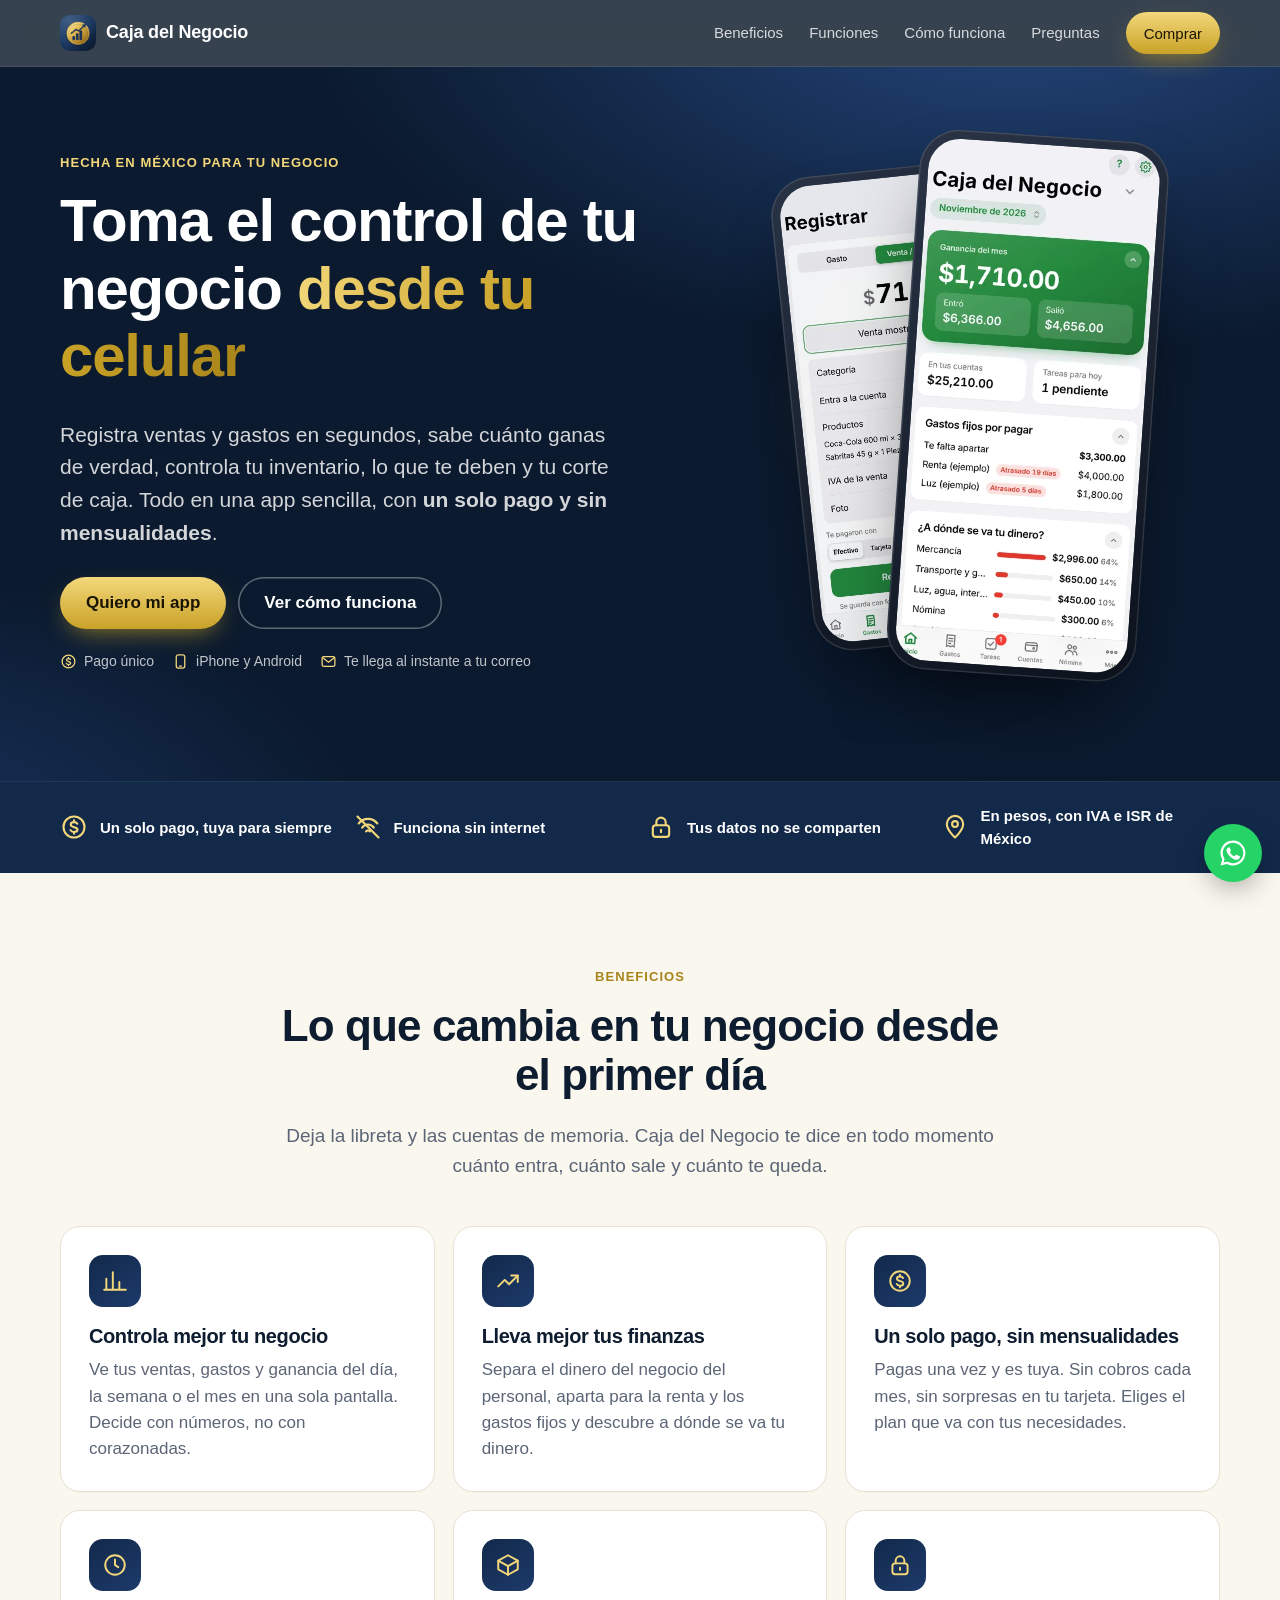
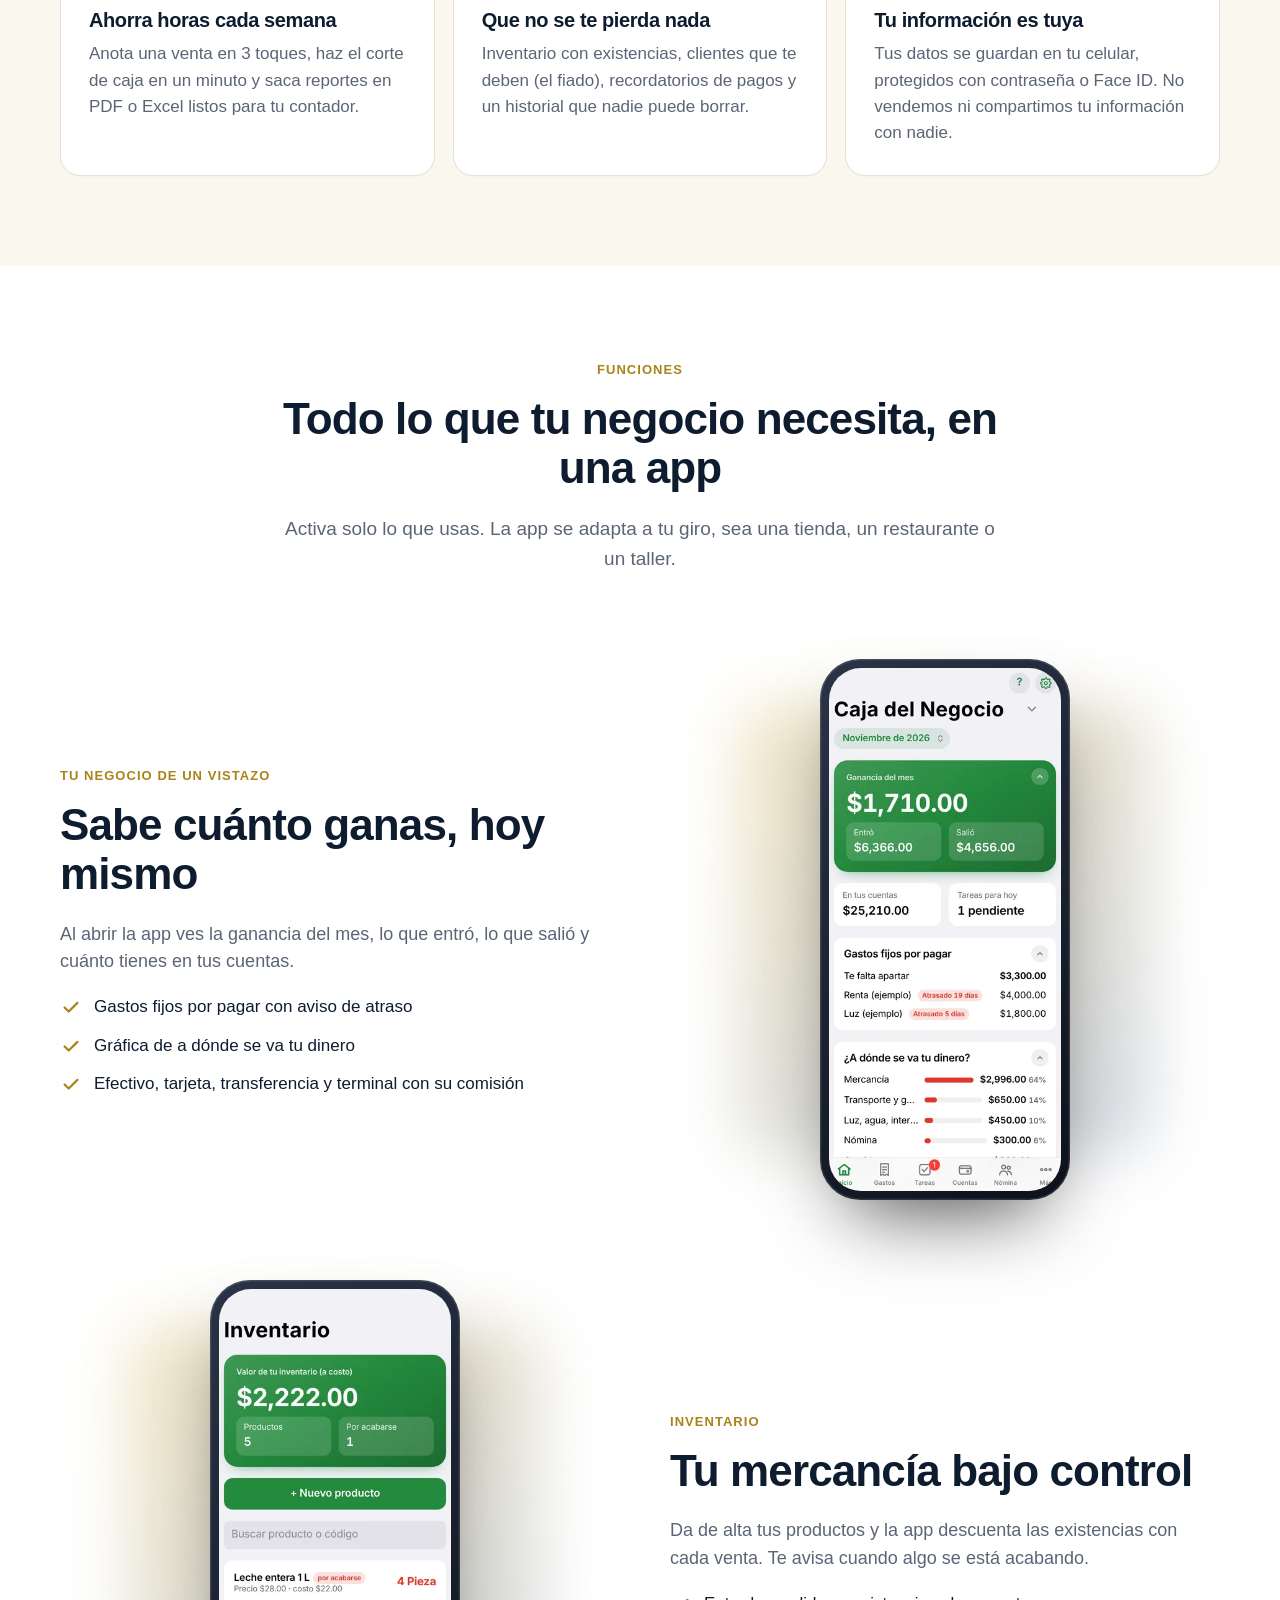
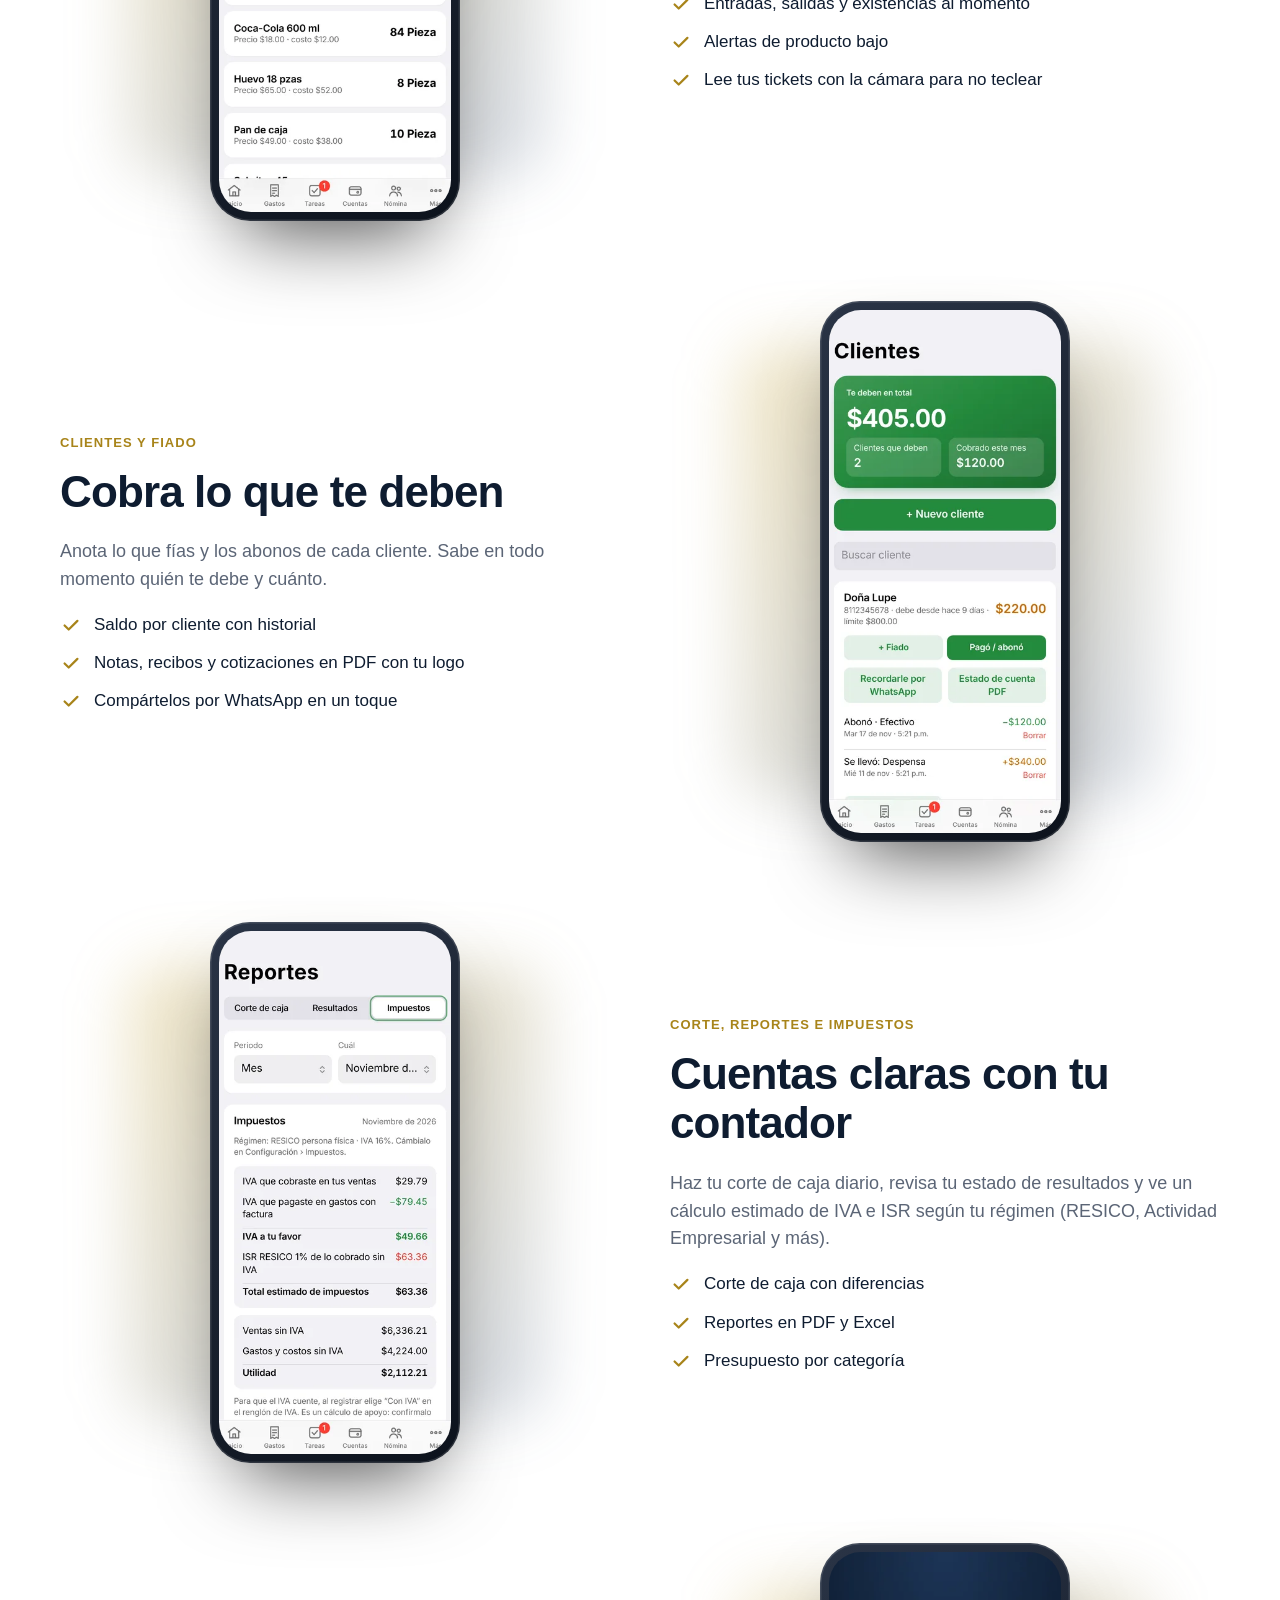
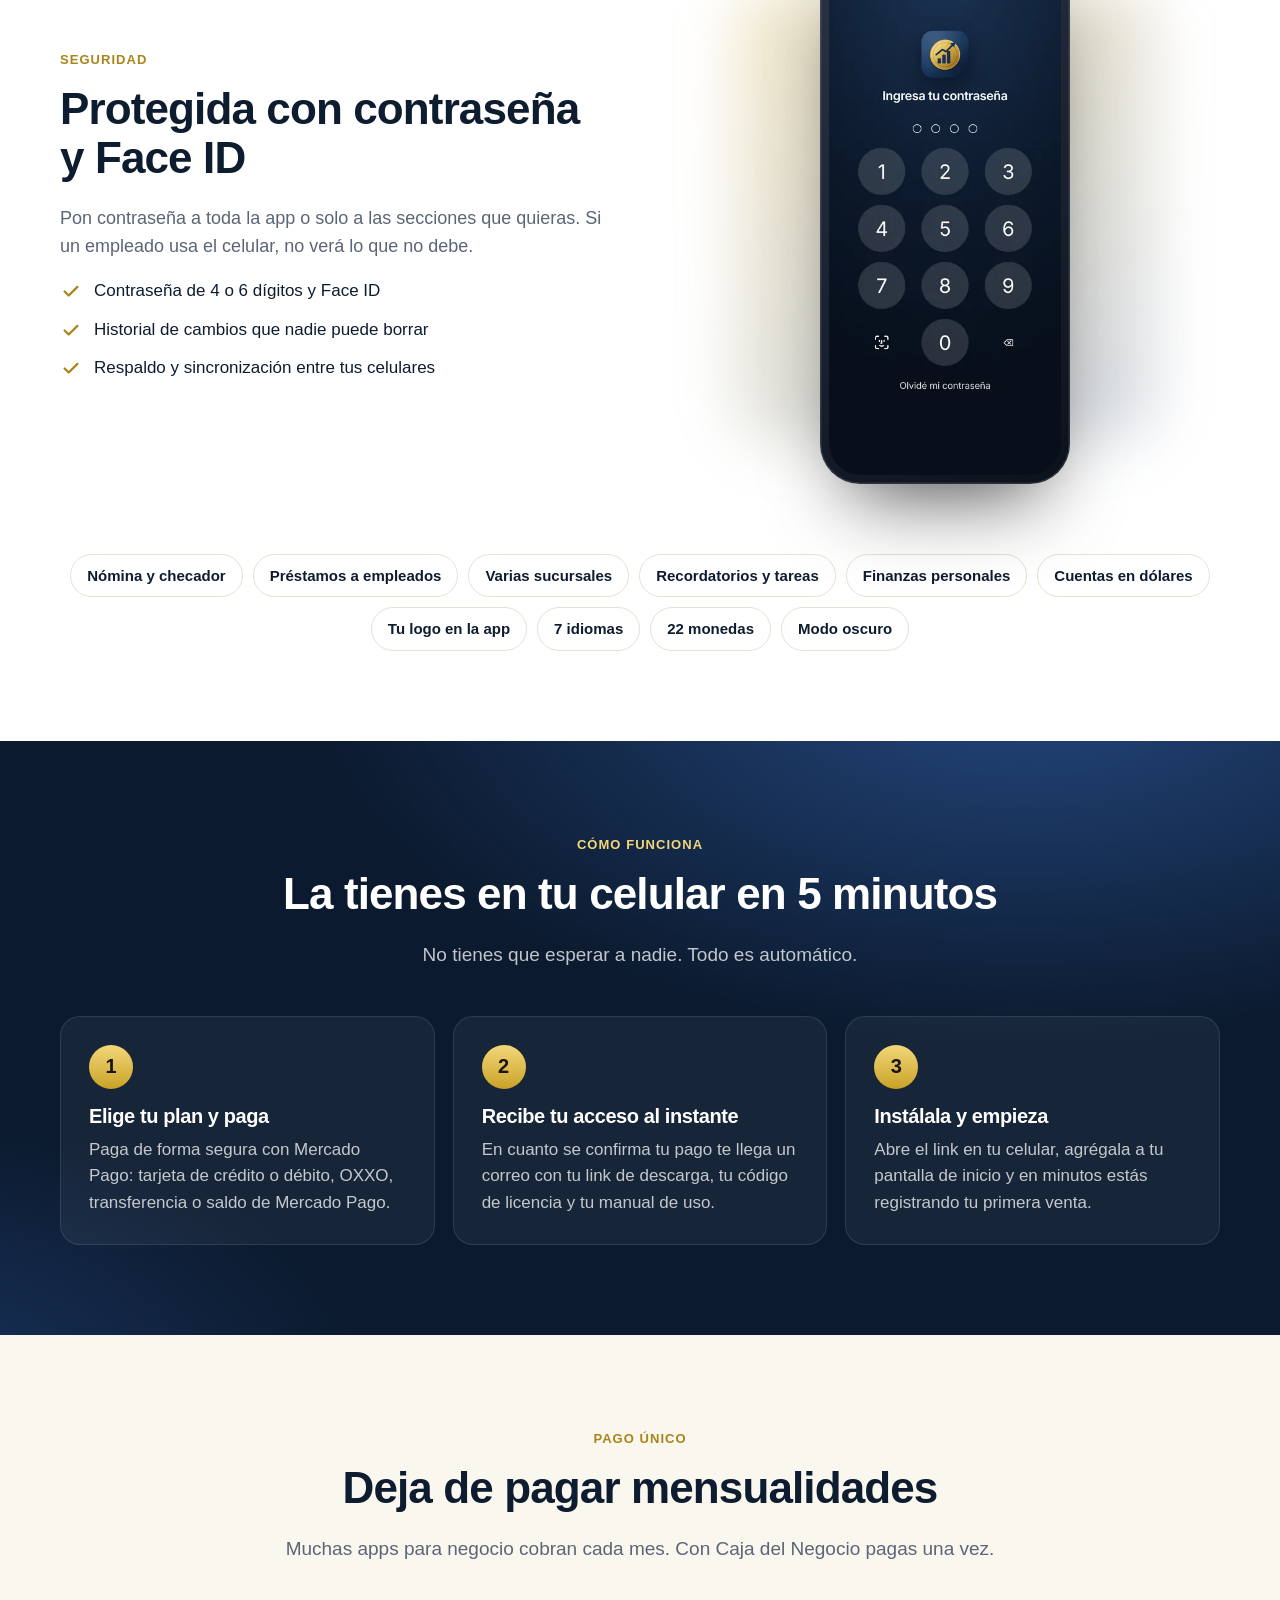
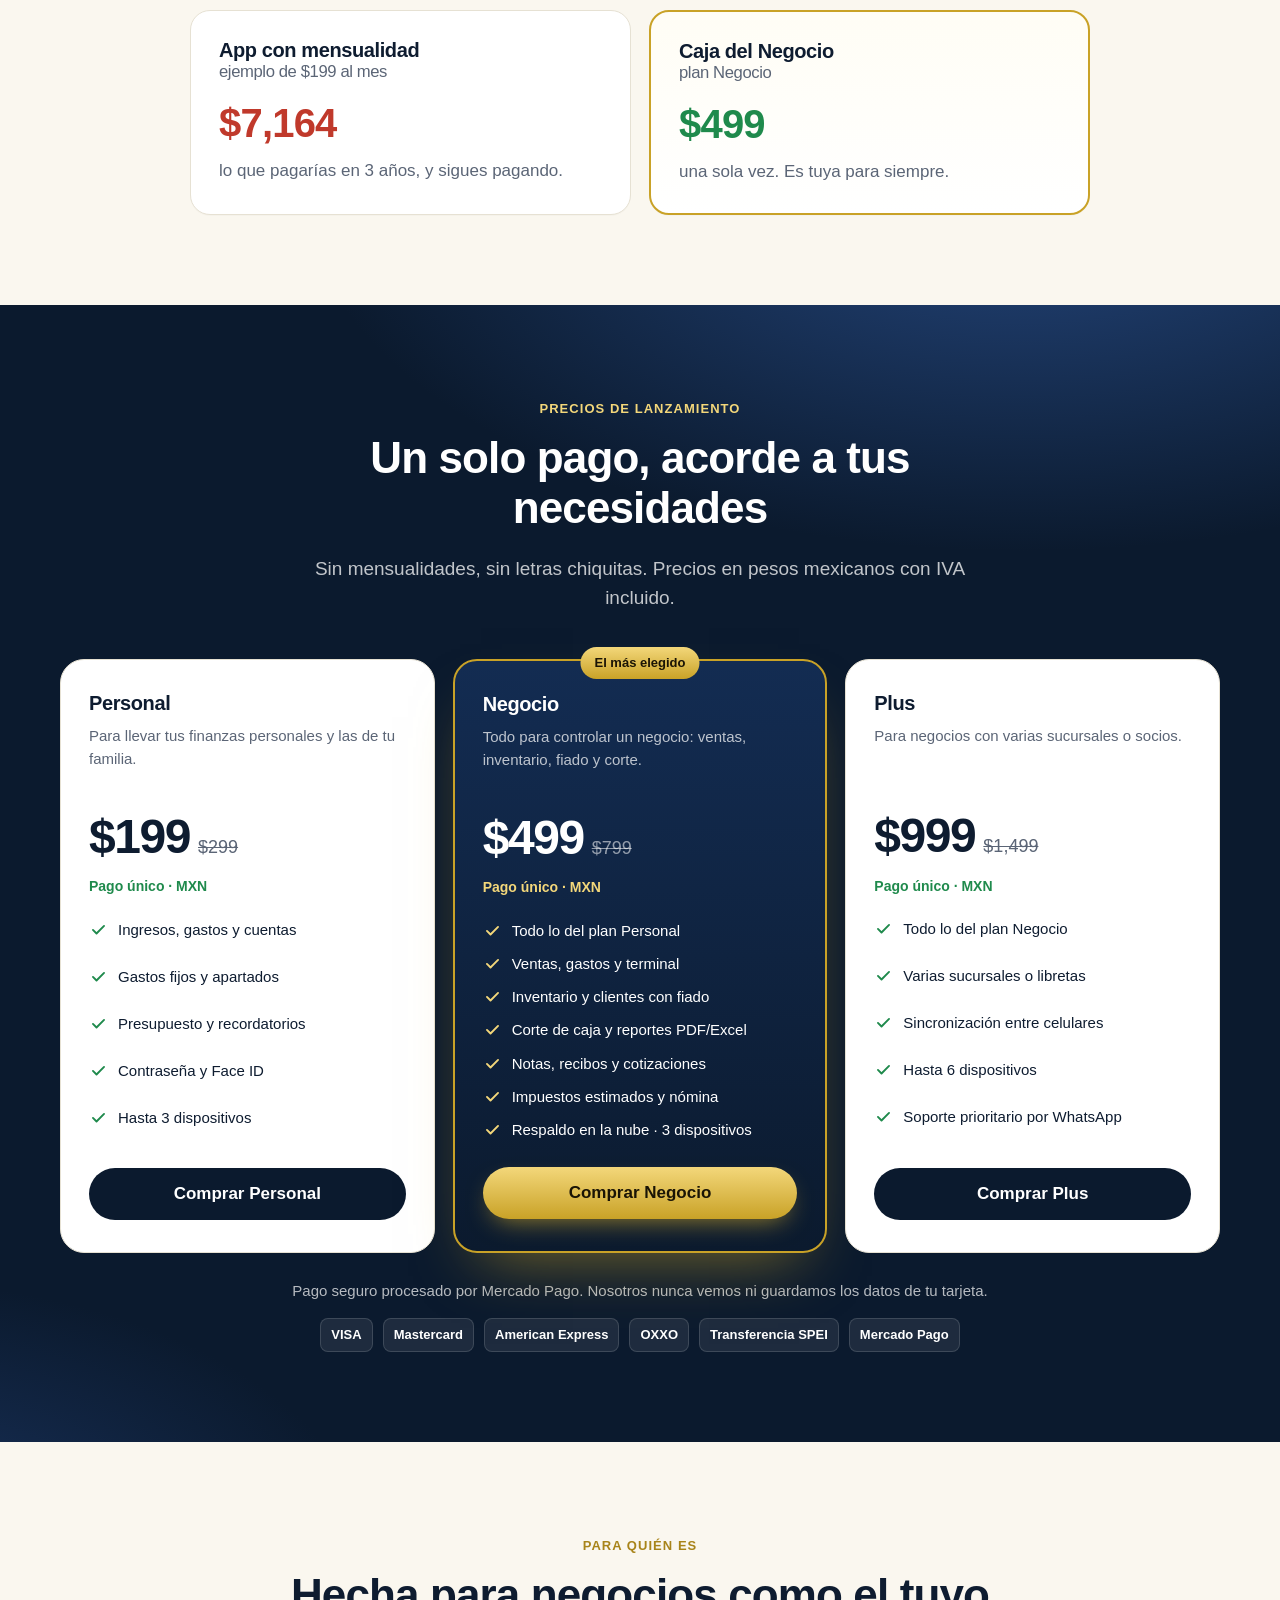
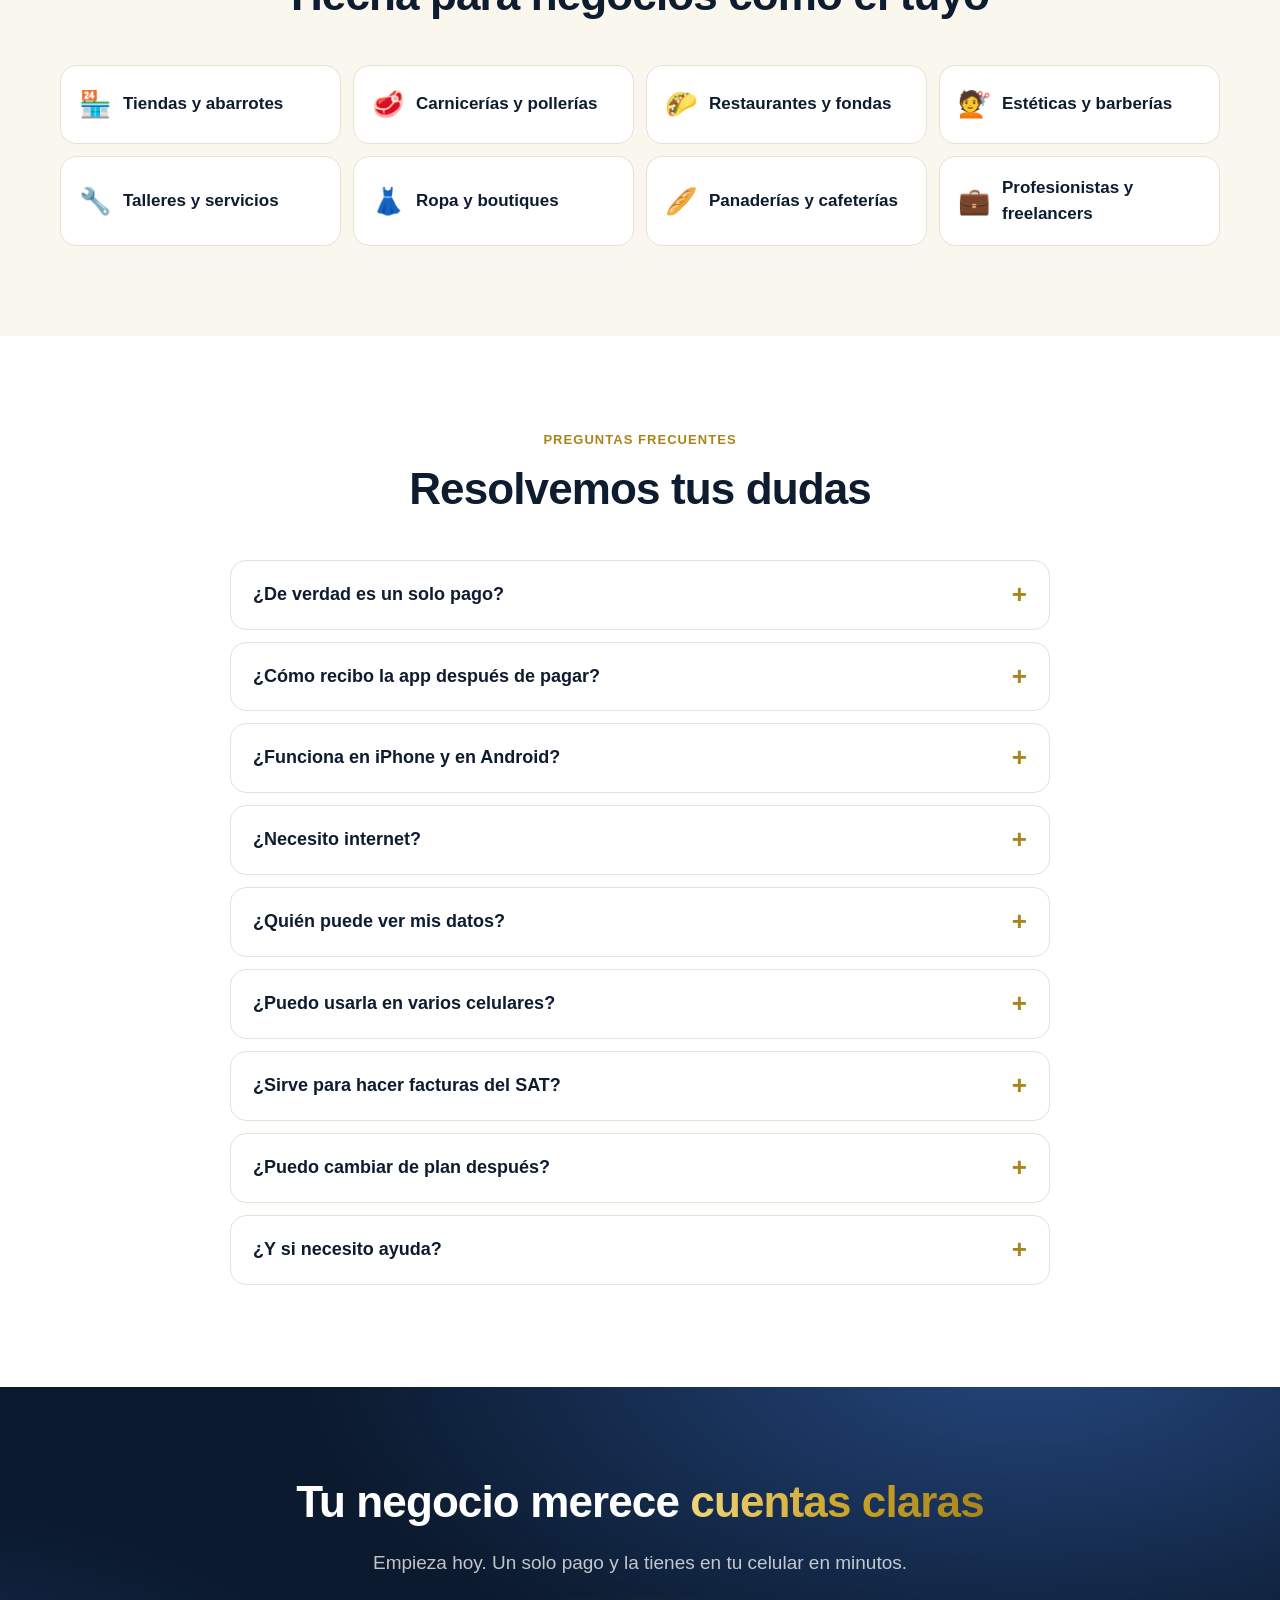
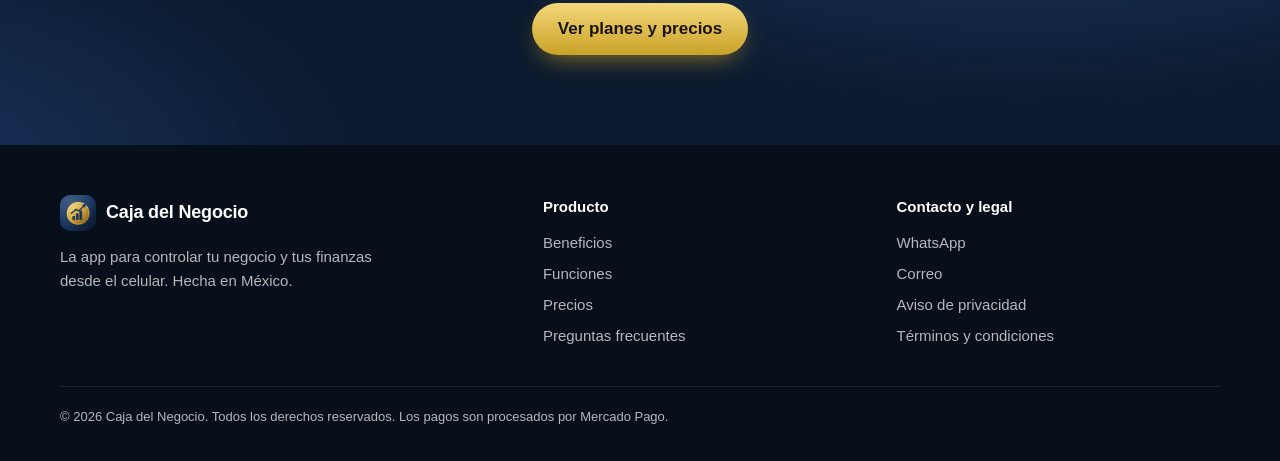
==== sitio/index.html @ 669d535a "Página de venta con cobro automático por Mercado Pago Sitio en sitio/ (landing, aviso de privacidad," ====
<!doctype html>
<html lang="es-MX">
<head>
<meta charset="utf-8">
<meta name="viewport" content="width=device-width,initial-scale=1,viewport-fit=cover">
<title>Caja del Negocio · La app para controlar tu negocio desde el celular</title>
<meta name="description" content="Registra ventas y gastos, controla tu inventario, el fiado, el corte de caja y tus impuestos desde el celular. Un solo pago, sin mensualidades. Hecha en México.">
<meta name="theme-color" content="#0b1a2e">
<link rel="icon" href="img/logo.png">
<link rel="apple-touch-icon" href="img/logo.png">
<meta property="og:type" content="website">
<meta property="og:title" content="Caja del Negocio · Controla tu negocio desde el celular">
<meta property="og:description" content="Ventas, gastos, inventario, fiado, corte de caja e impuestos. Un solo pago, sin mensualidades.">
<meta property="og:image" content="img/og-icon.png">
<meta property="og:locale" content="es_MX">
<link rel="stylesheet" href="estilo.css">
<script src="config.js"></script>
</head>
<body>

<svg width="0" height="0" style="position:absolute" aria-hidden="true">
  <symbol id="i-ok" viewBox="0 0 24 24"><path fill="none" stroke="currentColor" stroke-width="2.4" stroke-linecap="round" stroke-linejoin="round" d="M5 12.5l4.5 4.5L19 7.5"/></symbol>
  <symbol id="i-pago" viewBox="0 0 24 24"><g fill="none" stroke="currentColor" stroke-width="1.8" stroke-linecap="round" stroke-linejoin="round"><circle cx="12" cy="12" r="9"/><path d="M14.8 9.2c-.5-.9-1.6-1.4-2.8-1.4-1.6 0-2.8.8-2.8 2.1 0 3 5.8 1.5 5.8 4.3 0 1.3-1.3 2.1-3 2.1-1.3 0-2.5-.6-3-1.6M12 6.3v1.5M12 16.4v1.4"/></g></symbol>
  <symbol id="i-sin" viewBox="0 0 24 24"><g fill="none" stroke="currentColor" stroke-width="1.8" stroke-linecap="round"><path d="M4 9a10 10 0 0 1 16 0M7 12.5a6 6 0 0 1 10 0M10.3 15.8a2 2 0 0 1 3.4 0"/><path d="M3 3l18 18"/></g></symbol>
  <symbol id="i-candado" viewBox="0 0 24 24"><g fill="none" stroke="currentColor" stroke-width="1.8" stroke-linecap="round" stroke-linejoin="round"><rect x="5" y="10.5" width="14" height="10" rx="2.5"/><path d="M8 10.5V8a4 4 0 0 1 8 0v2.5M12 14.5v2"/></g></symbol>
  <symbol id="i-mx" viewBox="0 0 24 24"><g fill="none" stroke="currentColor" stroke-width="1.8" stroke-linecap="round" stroke-linejoin="round"><path d="M12 21s-7-6.2-7-11.5a7 7 0 0 1 14 0C19 14.8 12 21 12 21z"/><circle cx="12" cy="9.5" r="2.5"/></g></symbol>
  <symbol id="i-control" viewBox="0 0 24 24"><g fill="none" stroke="currentColor" stroke-width="1.8" stroke-linecap="round" stroke-linejoin="round"><path d="M4 20V10M10 20V4M16 20v-7M22 20H2"/></g></symbol>
  <symbol id="i-finanzas" viewBox="0 0 24 24"><g fill="none" stroke="currentColor" stroke-width="1.8" stroke-linecap="round" stroke-linejoin="round"><path d="M3 17l6-6 4 4 8-8"/><path d="M15 7h6v6"/></g></symbol>
  <symbol id="i-tiempo" viewBox="0 0 24 24"><g fill="none" stroke="currentColor" stroke-width="1.8" stroke-linecap="round"><circle cx="12" cy="12" r="9"/><path d="M12 7v5l3 2"/></g></symbol>
  <symbol id="i-caja" viewBox="0 0 24 24"><g fill="none" stroke="currentColor" stroke-width="1.8" stroke-linecap="round" stroke-linejoin="round"><path d="M3 8l9-5 9 5v8l-9 5-9-5z"/><path d="M3 8l9 5 9-5M12 13v8"/></g></symbol>
  <symbol id="i-gente" viewBox="0 0 24 24"><g fill="none" stroke="currentColor" stroke-width="1.8" stroke-linecap="round"><circle cx="9" cy="8" r="3.5"/><path d="M2.5 20a6.5 6.5 0 0 1 13 0"/><circle cx="17" cy="9" r="2.5"/><path d="M17 14.5a5 5 0 0 1 4.5 5"/></g></symbol>
  <symbol id="i-docs" viewBox="0 0 24 24"><g fill="none" stroke="currentColor" stroke-width="1.8" stroke-linecap="round" stroke-linejoin="round"><path d="M14 3H7a2 2 0 0 0-2 2v14a2 2 0 0 0 2 2h10a2 2 0 0 0 2-2V8z"/><path d="M14 3v5h5M9 13h6M9 17h6"/></g></symbol>
  <symbol id="i-cel" viewBox="0 0 24 24"><g fill="none" stroke="currentColor" stroke-width="1.8" stroke-linecap="round"><rect x="6" y="2.5" width="12" height="19" rx="3"/><path d="M10.5 18.5h3"/></g></symbol>
  <symbol id="i-correo" viewBox="0 0 24 24"><g fill="none" stroke="currentColor" stroke-width="1.8" stroke-linecap="round" stroke-linejoin="round"><rect x="3" y="5" width="18" height="14" rx="2.5"/><path d="M3.5 6.5l8.5 6.5 8.5-6.5"/></g></symbol>
  <symbol id="i-wa" viewBox="0 0 24 24"><path fill="currentColor" d="M12 2a10 10 0 0 0-8.6 15.1L2 22l5-1.3A10 10 0 1 0 12 2zm0 18.2a8.2 8.2 0 0 1-4.2-1.2l-.3-.2-3 .8.8-2.9-.2-.3A8.2 8.2 0 1 1 12 20.2zm4.5-6.1c-.2-.1-1.5-.7-1.7-.8s-.4-.1-.6.1-.7.8-.8 1-.3.2-.5.1a6.7 6.7 0 0 1-3.3-2.9c-.3-.4.2-.4.7-1.4a.5.5 0 0 0 0-.5l-.8-1.8c-.2-.5-.4-.4-.6-.4h-.5a1 1 0 0 0-.7.3 3 3 0 0 0-.9 2.2 5.2 5.2 0 0 0 1.1 2.7 11.8 11.8 0 0 0 4.5 4c1.7.7 2.3.8 3.2.6a2.7 2.7 0 0 0 1.8-1.3 2.2 2.2 0 0 0 .1-1.3c0-.1-.2-.2-.5-.3z"/></symbol>
</svg>

<header class="barra">
  <div class="cont">
    <a class="marca" href="#"><img src="img/logo.png" alt="" width="36" height="36">Caja del Negocio</a>
    <nav class="menu">
      <a href="#beneficios">Beneficios</a>
      <a href="#funciones">Funciones</a>
      <a href="#como">Cómo funciona</a>
      <a href="#preguntas">Preguntas</a>
      <a class="btn btn-oro" href="#precios">Comprar</a>
    </nav>
  </div>
</header>

<main>
<!-- PORTADA -->
<section class="portada oscuro">
  <div class="cont">
    <div>
      <div class="etiqueta">Hecha en México para tu negocio</div>
      <h1>Toma el control de tu negocio <span class="dorado">desde tu celular</span></h1>
      <p class="sub">Registra ventas y gastos en segundos, sabe cuánto ganas de verdad, controla tu inventario, lo que te deben y tu corte de caja. Todo en una app sencilla, con <b>un solo pago y sin mensualidades</b>.</p>
      <div class="acciones">
        <a class="btn btn-oro" href="#precios">Quiero mi app</a>
        <a class="btn btn-linea" href="#funciones">Ver cómo funciona</a>
      </div>
      <div class="mini-confianza">
        <span><svg><use href="#i-pago"/></svg>Pago único</span>
        <span><svg><use href="#i-cel"/></svg>iPhone y Android</span>
        <span><svg><use href="#i-correo"/></svg>Te llega al instante a tu correo</span>
      </div>
    </div>
    <div class="escena" aria-hidden="true">
      <div class="tel chico"><img src="img/registrar.webp" alt="" loading="eager"></div>
      <div class="tel"><img src="img/inicio.webp" alt="" loading="eager"></div>
      <div class="halo"></div>
    </div>
  </div>
</section>

<div class="franja">
  <div class="cont">
    <div><svg><use href="#i-pago"/></svg>Un solo pago, tuya para siempre</div>
    <div><svg><use href="#i-sin"/></svg>Funciona sin internet</div>
    <div><svg><use href="#i-candado"/></svg>Tus datos no se comparten</div>
    <div><svg><use href="#i-mx"/></svg>En pesos, con IVA e ISR de México</div>
  </div>
</div>

<!-- BENEFICIOS -->
<section id="beneficios">
  <div class="cont">
    <div class="titulo centro sube">
      <div class="etiqueta">Beneficios</div>
      <h2>Lo que cambia en tu negocio desde el primer día</h2>
      <p>Deja la libreta y las cuentas de memoria. Caja del Negocio te dice en todo momento cuánto entra, cuánto sale y cuánto te queda.</p>
    </div>
    <div class="rejilla">
      <div class="tarjeta sube"><div class="icono"><svg><use href="#i-control"/></svg></div><h3>Controla mejor tu negocio</h3><p>Ve tus ventas, gastos y ganancia del día, la semana o el mes en una sola pantalla. Decide con números, no con corazonadas.</p></div>
      <div class="tarjeta sube"><div class="icono"><svg><use href="#i-finanzas"/></svg></div><h3>Lleva mejor tus finanzas</h3><p>Separa el dinero del negocio del personal, aparta para la renta y los gastos fijos y descubre a dónde se va tu dinero.</p></div>
      <div class="tarjeta sube"><div class="icono"><svg><use href="#i-pago"/></svg></div><h3>Un solo pago, sin mensualidades</h3><p>Pagas una vez y es tuya. Sin cobros cada mes, sin sorpresas en tu tarjeta. Eliges el plan que va con tus necesidades.</p></div>
      <div class="tarjeta sube"><div class="icono"><svg><use href="#i-tiempo"/></svg></div><h3>Ahorra horas cada semana</h3><p>Anota una venta en 3 toques, haz el corte de caja en un minuto y saca reportes en PDF o Excel listos para tu contador.</p></div>
      <div class="tarjeta sube"><div class="icono"><svg><use href="#i-caja"/></svg></div><h3>Que no se te pierda nada</h3><p>Inventario con existencias, clientes que te deben (el fiado), recordatorios de pagos y un historial que nadie puede borrar.</p></div>
      <div class="tarjeta sube"><div class="icono"><svg><use href="#i-candado"/></svg></div><h3>Tu información es tuya</h3><p>Tus datos se guardan en tu celular, protegidos con contraseña o Face ID. No vendemos ni compartimos tu información con nadie.</p></div>
    </div>
  </div>
</section>

<!-- FUNCIONES -->
<section id="funciones" style="background:#fff">
  <div class="cont">
    <div class="titulo centro sube">
      <div class="etiqueta">Funciones</div>
      <h2>Todo lo que tu negocio necesita, en una app</h2>
      <p>Activa solo lo que usas. La app se adapta a tu giro, sea una tienda, un restaurante o un taller.</p>
    </div>

    <div class="funcion sube">
      <div class="f-img"><div class="tel"><img src="img/inicio.webp" alt="Pantalla de inicio con la ganancia del mes" loading="lazy"></div></div>
      <div class="f-txt">
        <div class="etiqueta">Tu negocio de un vistazo</div>
        <h2>Sabe cuánto ganas, hoy mismo</h2>
        <p>Al abrir la app ves la ganancia del mes, lo que entró, lo que salió y cuánto tienes en tus cuentas.</p>
        <ul>
          <li><svg><use href="#i-ok"/></svg>Gastos fijos por pagar con aviso de atraso</li>
          <li><svg><use href="#i-ok"/></svg>Gráfica de a dónde se va tu dinero</li>
          <li><svg><use href="#i-ok"/></svg>Efectivo, tarjeta, transferencia y terminal con su comisión</li>
        </ul>
      </div>
    </div>

    <div class="funcion sube">
      <div class="f-img"><div class="tel"><img src="img/inventario.webp" alt="Inventario con existencias" loading="lazy"></div></div>
      <div class="f-txt">
        <div class="etiqueta">Inventario</div>
        <h2>Tu mercancía bajo control</h2>
        <p>Da de alta tus productos y la app descuenta las existencias con cada venta. Te avisa cuando algo se está acabando.</p>
        <ul>
          <li><svg><use href="#i-ok"/></svg>Entradas, salidas y existencias al momento</li>
          <li><svg><use href="#i-ok"/></svg>Alertas de producto bajo</li>
          <li><svg><use href="#i-ok"/></svg>Lee tus tickets con la cámara para no teclear</li>
        </ul>
      </div>
    </div>

    <div class="funcion sube">
      <div class="f-img"><div class="tel"><img src="img/clientes.webp" alt="Clientes y fiado" loading="lazy"></div></div>
      <div class="f-txt">
        <div class="etiqueta">Clientes y fiado</div>
        <h2>Cobra lo que te deben</h2>
        <p>Anota lo que fías y los abonos de cada cliente. Sabe en todo momento quién te debe y cuánto.</p>
        <ul>
          <li><svg><use href="#i-ok"/></svg>Saldo por cliente con historial</li>
          <li><svg><use href="#i-ok"/></svg>Notas, recibos y cotizaciones en PDF con tu logo</li>
          <li><svg><use href="#i-ok"/></svg>Compártelos por WhatsApp en un toque</li>
        </ul>
      </div>
    </div>

    <div class="funcion sube">
      <div class="f-img"><div class="tel"><img src="img/impuestos.webp" alt="Cálculo estimado de impuestos" loading="lazy"></div></div>
      <div class="f-txt">
        <div class="etiqueta">Corte, reportes e impuestos</div>
        <h2>Cuentas claras con tu contador</h2>
        <p>Haz tu corte de caja diario, revisa tu estado de resultados y ve un cálculo estimado de IVA e ISR según tu régimen (RESICO, Actividad Empresarial y más).</p>
        <ul>
          <li><svg><use href="#i-ok"/></svg>Corte de caja con diferencias</li>
          <li><svg><use href="#i-ok"/></svg>Reportes en PDF y Excel</li>
          <li><svg><use href="#i-ok"/></svg>Presupuesto por categoría</li>
        </ul>
      </div>
    </div>

    <div class="funcion sube">
      <div class="f-img"><div class="tel"><img src="img/candado.webp" alt="Bloqueo con contraseña" loading="lazy"></div></div>
      <div class="f-txt">
        <div class="etiqueta">Seguridad</div>
        <h2>Protegida con contraseña y Face ID</h2>
        <p>Pon contraseña a toda la app o solo a las secciones que quieras. Si un empleado usa el celular, no verá lo que no debe.</p>
        <ul>
          <li><svg><use href="#i-ok"/></svg>Contraseña de 4 o 6 dígitos y Face ID</li>
          <li><svg><use href="#i-ok"/></svg>Historial de cambios que nadie puede borrar</li>
          <li><svg><use href="#i-ok"/></svg>Respaldo y sincronización entre tus celulares</li>
        </ul>
      </div>
    </div>

    <div class="chips sube">
      <span>Nómina y checador</span><span>Préstamos a empleados</span><span>Varias sucursales</span><span>Recordatorios y tareas</span><span>Finanzas personales</span><span>Cuentas en dólares</span><span>Tu logo en la app</span><span>7 idiomas</span><span>22 monedas</span><span>Modo oscuro</span>
    </div>
  </div>
</section>

<!-- CÓMO FUNCIONA -->
<section id="como" class="oscuro">
  <div class="cont">
    <div class="titulo centro sube">
      <div class="etiqueta">Cómo funciona</div>
      <h2>La tienes en tu celular en 5 minutos</h2>
      <p>No tienes que esperar a nadie. Todo es automático.</p>
    </div>
    <div class="pasos">
      <div class="paso sube"><h3>Elige tu plan y paga</h3><p>Paga de forma segura con Mercado Pago: tarjeta de crédito o débito, OXXO, transferencia o saldo de Mercado Pago.</p></div>
      <div class="paso sube"><h3>Recibe tu acceso al instante</h3><p>En cuanto se confirma tu pago te llega un correo con tu link de descarga, tu código de licencia y tu manual de uso.</p></div>
      <div class="paso sube"><h3>Instálala y empieza</h3><p>Abre el link en tu celular, agrégala a tu pantalla de inicio y en minutos estás registrando tu primera venta.</p></div>
    </div>
  </div>
</section>

<!-- COMPARACIÓN -->
<section>
  <div class="cont">
    <div class="titulo centro sube">
      <div class="etiqueta">Pago único</div>
      <h2>Deja de pagar mensualidades</h2>
      <p>Muchas apps para negocio cobran cada mes. Con Caja del Negocio pagas una vez.</p>
    </div>
    <div class="compara">
      <div class="tarjeta mal sube"><h3>App con mensualidad <small style="color:var(--gris);font-weight:500">ejemplo de $199 al mes</small></h3><div class="monto">$7,164</div><p>lo que pagarías en 3 años, y sigues pagando.</p></div>
      <div class="tarjeta bien sube"><h3>Caja del Negocio <small style="color:var(--gris);font-weight:500">plan Negocio</small></h3><div class="monto" data-precio="negocio">$499</div><p>una sola vez. Es tuya para siempre.</p></div>
    </div>
  </div>
</section>

<!-- PRECIOS -->
<section id="precios" class="oscuro">
  <div class="cont">
    <div class="titulo centro sube">
      <div class="etiqueta">Precios de lanzamiento</div>
      <h2>Un solo pago, acorde a tus necesidades</h2>
      <p>Sin mensualidades, sin letras chiquitas. Precios en pesos mexicanos con IVA incluido.</p>
    </div>
    <div class="precios">
      <div class="plan sube">
        <h3>Personal</h3>
        <p class="para">Para llevar tus finanzas personales y las de tu familia.</p>
        <div class="precio"><b data-precio="personal">$199</b><s data-normal="personal">$299</s></div>
        <div class="unico">Pago único · MXN</div>
        <ul>
          <li><svg><use href="#i-ok"/></svg>Ingresos, gastos y cuentas</li>
          <li><svg><use href="#i-ok"/></svg>Gastos fijos y apartados</li>
          <li><svg><use href="#i-ok"/></svg>Presupuesto y recordatorios</li>
          <li><svg><use href="#i-ok"/></svg>Contraseña y Face ID</li>
          <li><svg><use href="#i-ok"/></svg>Hasta 3 dispositivos</li>
        </ul>
        <button class="btn btn-marino" data-comprar="personal">Comprar Personal</button>
      </div>
      <div class="plan destacado sube">
        <div class="cinta">El más elegido</div>
        <h3>Negocio</h3>
        <p class="para">Todo para controlar un negocio: ventas, inventario, fiado y corte.</p>
        <div class="precio"><b data-precio="negocio">$499</b><s data-normal="negocio">$799</s></div>
        <div class="unico">Pago único · MXN</div>
        <ul>
          <li><svg><use href="#i-ok"/></svg>Todo lo del plan Personal</li>
          <li><svg><use href="#i-ok"/></svg>Ventas, gastos y terminal</li>
          <li><svg><use href="#i-ok"/></svg>Inventario y clientes con fiado</li>
          <li><svg><use href="#i-ok"/></svg>Corte de caja y reportes PDF/Excel</li>
          <li><svg><use href="#i-ok"/></svg>Notas, recibos y cotizaciones</li>
          <li><svg><use href="#i-ok"/></svg>Impuestos estimados y nómina</li>
          <li><svg><use href="#i-ok"/></svg>Respaldo en la nube · 3 dispositivos</li>
        </ul>
        <button class="btn btn-oro" data-comprar="negocio">Comprar Negocio</button>
      </div>
      <div class="plan sube">
        <h3>Plus</h3>
        <p class="para">Para negocios con varias sucursales o socios.</p>
        <div class="precio"><b data-precio="plus">$999</b><s data-normal="plus">$1,499</s></div>
        <div class="unico">Pago único · MXN</div>
        <ul>
          <li><svg><use href="#i-ok"/></svg>Todo lo del plan Negocio</li>
          <li><svg><use href="#i-ok"/></svg>Varias sucursales o libretas</li>
          <li><svg><use href="#i-ok"/></svg>Sincronización entre celulares</li>
          <li><svg><use href="#i-ok"/></svg>Hasta 6 dispositivos</li>
          <li><svg><use href="#i-ok"/></svg>Soporte prioritario por WhatsApp</li>
        </ul>
        <button class="btn btn-marino" data-comprar="plus">Comprar Plus</button>
      </div>
    </div>
    <p class="nota-precios">Pago seguro procesado por Mercado Pago. Nosotros nunca vemos ni guardamos los datos de tu tarjeta.</p>
    <div class="pagos"><span>VISA</span><span>Mastercard</span><span>American Express</span><span>OXXO</span><span>Transferencia SPEI</span><span>Mercado Pago</span></div>
  </div>
</section>

<!-- GIROS -->
<section>
  <div class="cont">
    <div class="titulo centro sube">
      <div class="etiqueta">Para quién es</div>
      <h2>Hecha para negocios como el tuyo</h2>
    </div>
    <div class="giros sube">
      <div><i>🏪</i>Tiendas y abarrotes</div>
      <div><i>🥩</i>Carnicerías y pollerías</div>
      <div><i>🌮</i>Restaurantes y fondas</div>
      <div><i>💇</i>Estéticas y barberías</div>
      <div><i>🔧</i>Talleres y servicios</div>
      <div><i>👗</i>Ropa y boutiques</div>
      <div><i>🥖</i>Panaderías y cafeterías</div>
      <div><i>💼</i>Profesionistas y freelancers</div>
    </div>
  </div>
</section>

<!-- PREGUNTAS -->
<section id="preguntas" style="background:#fff">
  <div class="cont">
    <div class="titulo centro sube">
      <div class="etiqueta">Preguntas frecuentes</div>
      <h2>Resolvemos tus dudas</h2>
    </div>
    <div class="faq">
      <details><summary>¿De verdad es un solo pago?</summary><p>Sí. Pagas una vez y la app es tuya. No hay mensualidades ni cobros automáticos a tu tarjeta. Las mejoras de la versión que compraste te llegan sin costo.</p></details>
      <details><summary>¿Cómo recibo la app después de pagar?</summary><p>En cuanto Mercado Pago confirma tu pago, te llega un correo automático con tu link de descarga, tu código de licencia y tu manual de uso en PDF. También lo ves en pantalla al terminar de pagar. Si pagas en OXXO o por transferencia, te llega en cuanto se acredite el pago.</p></details>
      <details><summary>¿Funciona en iPhone y en Android?</summary><p>Sí. Funciona en iPhone, Android, tablets y computadora. Se instala desde el navegador con "Agregar a pantalla de inicio" y queda como cualquier otra app.</p></details>
      <details><summary>¿Necesito internet?</summary><p>No. Puedes registrar ventas y gastos sin internet. Solo lo necesitas para instalarla la primera vez y, si quieres, para respaldar o sincronizar entre celulares.</p></details>
      <details><summary>¿Quién puede ver mis datos?</summary><p>Solo tú. Tu información se guarda en tu propio celular. Si activas el respaldo en la nube, se guarda cifrada en tu cuenta y no la vendemos ni la compartimos con nadie. Lee nuestro <a href="privacidad.html">aviso de privacidad</a>.</p></details>
      <details><summary>¿Puedo usarla en varios celulares?</summary><p>Sí. Los planes Personal y Negocio incluyen hasta 3 dispositivos y el plan Plus hasta 6, por ejemplo tu celular, el de tu socio y la tablet del mostrador.</p></details>
      <details><summary>¿Sirve para hacer facturas del SAT?</summary><p>La app no timbra facturas (CFDI). Sí te da notas de venta, recibos y cotizaciones en PDF, un cálculo estimado de IVA e ISR y reportes en Excel que le facilitan el trabajo a tu contador.</p></details>
      <details><summary>¿Puedo cambiar de plan después?</summary><p>Sí. Escríbenos y solo pagas la diferencia entre tu plan y el nuevo.</p></details>
      <details><summary>¿Y si necesito ayuda?</summary><p>Con tu compra recibes el manual de uso completo con imágenes. Si tienes dudas, escríbenos por WhatsApp o por correo y te ayudamos.</p></details>
    </div>
  </div>
</section>

<!-- CIERRE -->
<section class="oscuro cierre">
  <div class="cont">
    <div class="titulo centro">
      <h2>Tu negocio merece <span class="dorado">cuentas claras</span></h2>
      <p>Empieza hoy. Un solo pago y la tienes en tu celular en minutos.</p>
    </div>
    <a class="btn btn-oro" href="#precios">Ver planes y precios</a>
  </div>
</section>
</main>

<footer>
  <div class="cont">
    <div>
      <a class="marca" href="#" style="margin-bottom:14px"><img src="img/logo.png" alt="" width="36" height="36">Caja del Negocio</a>
      <p style="max-width:340px">La app para controlar tu negocio y tus finanzas desde el celular. Hecha en México.</p>
    </div>
    <div>
      <h4>Producto</h4>
      <a href="#beneficios">Beneficios</a>
      <a href="#funciones">Funciones</a>
      <a href="#precios">Precios</a>
      <a href="#preguntas">Preguntas frecuentes</a>
    </div>
    <div>
      <h4>Contacto y legal</h4>
      <a data-wa href="#">WhatsApp</a>
      <a data-correo href="#">Correo</a>
      <a href="privacidad.html">Aviso de privacidad</a>
      <a href="terminos.html">Términos y condiciones</a>
    </div>
    <div class="legal">© <span data-anio>2026</span> Caja del Negocio. Todos los derechos reservados. Los pagos son procesados por Mercado Pago.</div>
  </div>
</footer>

<a class="wa" data-wa href="#" aria-label="Escríbenos por WhatsApp"><svg><use href="#i-wa"/></svg></a>

<!-- Ventana de compra -->
<div class="velo" id="velo" role="dialog" aria-modal="true" aria-labelledby="cTitulo">
  <form class="compra" id="fCompra" novalidate>
    <button type="button" class="cerrar" id="cCerrar" aria-label="Cerrar">×</button>
    <h3 id="cTitulo">Comprar plan <span id="cPlan">Negocio</span></h3>
    <p style="color:var(--gris);margin:0">A este correo te enviaremos tu link de descarga, tu licencia y tu manual.</p>
    <div class="resumen"><span>Total, pago único</span><b id="cPrecio">$499 MXN</b></div>
    <label for="cNombre">Tu nombre</label>
    <input type="text" id="cNombre" autocomplete="name" required maxlength="80" placeholder="Ej. María López">
    <label for="cCorreo">Tu correo electrónico</label>
    <input type="email" id="cCorreo" autocomplete="email" required maxlength="120" placeholder="tucorreo@ejemplo.com">
    <label class="acepto"><input type="checkbox" id="cAcepto" required> <span>Acepto los <a href="terminos.html" target="_blank">términos y condiciones</a> y el <a href="privacidad.html" target="_blank">aviso de privacidad</a>.</span></label>
    <div class="error" id="cError"></div>
    <button class="btn btn-oro" id="cPagar" type="submit">Continuar al pago seguro</button>
    <div class="seguro"><svg><use href="#i-candado"/></svg>Pago protegido por Mercado Pago</div>
  </form>
</div>

<script src="sitio.js"></script>
</body>
</html>
---- sitio/estilo.css ----
:root{
  --marino:#0b1a2e; --marino2:#12294a; --rey:#1d3a6b; --tinta:#0e1c30;
  --oro:#c9a227; --oro2:#f3d77a; --oro3:#a8841a;
  --crema:#faf7ef; --blanco:#fff; --gris:#5b6576; --linea:#e6e1d3;
  --verde:#1f8a4c; --rojo:#c0392b;
  --radio:20px; --sombra:0 20px 50px -24px rgb(11 26 46 / .35);
  --f:-apple-system,BlinkMacSystemFont,"SF Pro Text","Segoe UI",Roboto,"Helvetica Neue",Arial,sans-serif;
}
*{box-sizing:border-box}
html{scroll-behavior:smooth;overflow-x:clip;-webkit-text-size-adjust:100%}
body{margin:0;font-family:var(--f);color:var(--tinta);background:var(--crema);line-height:1.55;font-size:17px;overflow-x:hidden}
img{max-width:100%;display:block}
a{color:inherit}
h1,h2,h3{line-height:1.12;letter-spacing:-.02em;margin:0 0 .5em}
h1{font-size:clamp(34px,6vw,60px);font-weight:800}
h2{font-size:clamp(28px,4.2vw,44px);font-weight:800}
h3{font-size:20px;font-weight:700}
p{margin:0 0 1em}
.cont{width:min(1160px,100% - 32px);margin-inline:auto}
.oro{color:var(--oro)}
.dorado{background:linear-gradient(100deg,var(--oro2),var(--oro) 55%,var(--oro3));-webkit-background-clip:text;background-clip:text;color:transparent}
.etiqueta{display:inline-flex;align-items:center;gap:8px;font-size:13px;font-weight:700;letter-spacing:.08em;text-transform:uppercase;color:var(--oro3);margin-bottom:14px}
.oscuro .etiqueta{color:var(--oro2)}
.btn{display:inline-flex;align-items:center;justify-content:center;gap:10px;border:0;border-radius:99px;padding:15px 26px;font:700 17px var(--f);cursor:pointer;text-decoration:none;transition:transform .15s,box-shadow .15s,background .15s;min-height:52px}
.btn:active{transform:scale(.97)}
.btn-oro{background:linear-gradient(180deg,var(--oro2),var(--oro));color:#1a1405;box-shadow:0 10px 26px -10px rgb(201 162 39 / .8)}
.btn-oro:hover{box-shadow:0 14px 34px -10px rgb(201 162 39 / .95)}
.btn-linea{background:transparent;color:#fff;box-shadow:inset 0 0 0 1.5px rgb(255 255 255 / .35)}
.btn-linea:hover{box-shadow:inset 0 0 0 1.5px var(--oro2);color:var(--oro2)}
.btn-marino{background:var(--marino);color:#fff}
.btn-marino:hover{background:var(--rey)}
.btn svg{width:20px;height:20px}

/* Barra superior */
.barra{position:sticky;top:0;z-index:50;background:rgb(11 26 46 / .82);-webkit-backdrop-filter:saturate(1.6) blur(14px);backdrop-filter:saturate(1.6) blur(14px);border-bottom:1px solid rgb(255 255 255 / .07)}
.barra .cont{display:flex;align-items:center;justify-content:space-between;height:66px;gap:16px}
.marca{display:flex;align-items:center;gap:10px;text-decoration:none;color:#fff;font-weight:800;font-size:18px;letter-spacing:-.01em}
.marca img{width:36px;height:36px;border-radius:10px}
.menu{display:flex;gap:26px;align-items:center}
.menu a{color:rgb(255 255 255 / .8);text-decoration:none;font-size:15px;font-weight:500}
.menu a:hover{color:var(--oro2)}
.menu .btn{padding:10px 18px;min-height:42px;font-size:15px;color:#1a1405}
@media (max-width:860px){.menu a:not(.btn){display:none}}

/* Portada */
.oscuro{background:radial-gradient(1200px 600px at 80% -10%,#24467d 0%,transparent 60%),radial-gradient(900px 500px at -10% 110%,#1a3460 0%,transparent 55%),var(--marino);color:#fff}
.portada{padding:64px 0 90px;position:relative;overflow:hidden}
.portada .cont{display:grid;grid-template-columns:1.1fr .9fr;gap:40px;align-items:center}
.portada p.sub{font-size:clamp(18px,2.2vw,21px);color:rgb(255 255 255 / .82);max-width:560px}
.acciones{display:flex;gap:12px;flex-wrap:wrap;margin:28px 0 22px}
.mini-confianza{display:flex;gap:18px;flex-wrap:wrap;font-size:14px;color:rgb(255 255 255 / .75)}
.mini-confianza span{display:inline-flex;gap:7px;align-items:center}
.mini-confianza svg{width:17px;height:17px;color:var(--oro2)}
.escena{position:relative;display:flex;justify-content:center;min-height:560px}
.escena .tel:nth-child(1){transform:rotate(-6deg) translate(-70px,30px);z-index:1;opacity:.95}
.escena .tel:nth-child(2){transform:rotate(4deg) translate(60px,0);z-index:2}
.escena .tel{position:absolute}
.halo{position:absolute;width:min(420px,100%);aspect-ratio:1;border-radius:50%;background:radial-gradient(circle,rgb(201 162 39 / .35),transparent 65%);top:60px;filter:blur(10px)}
@media (max-width:900px){
  .portada{padding:40px 0 60px}
  .portada .cont{grid-template-columns:1fr}
  .escena{min-height:480px;margin-top:10px}
  .escena .tel:nth-child(1){transform:rotate(-6deg) translate(-60px,24px) scale(.88)}
  .escena .tel:nth-child(2){transform:rotate(4deg) translate(50px,0) scale(.88)}
}

/* Teléfono */
.tel{width:250px;aspect-ratio:390/844;border-radius:40px;padding:9px;background:linear-gradient(145deg,#2a3446,#0c121c);box-shadow:0 40px 80px -30px rgb(0 0 0 / .7),inset 0 0 0 1.5px rgb(255 255 255 / .12)}
.tel img{width:100%;height:100%;object-fit:cover;object-position:top;border-radius:32px}
.tel.chico{width:220px}

/* Franja de confianza */
.franja{background:var(--marino2);color:#fff;border-top:1px solid rgb(255 255 255 / .06)}
.franja .cont{display:grid;grid-template-columns:repeat(4,1fr);gap:14px;padding:22px 0}
.franja div{display:flex;gap:12px;align-items:center;font-size:15px;font-weight:600}
.franja svg{width:28px;height:28px;color:var(--oro2);flex:none}
@media (max-width:760px){.franja .cont{grid-template-columns:1fr 1fr}.franja div{font-size:14px}}

/* Secciones */
section{padding:90px 0}
@media (max-width:700px){section{padding:64px 0}}
.titulo{max-width:720px;margin-bottom:46px}
.titulo.centro{margin-inline:auto;text-align:center}
.titulo p{color:var(--gris);font-size:19px}
.oscuro .titulo p{color:rgb(255 255 255 / .75)}

/* Beneficios */
.rejilla{display:grid;grid-template-columns:repeat(3,1fr);gap:18px}
@media (max-width:900px){.rejilla{grid-template-columns:1fr 1fr}}
@media (max-width:600px){.rejilla{grid-template-columns:1fr}}
.tarjeta{background:#fff;border:1px solid var(--linea);border-radius:var(--radio);padding:28px;box-shadow:0 1px 0 rgb(0 0 0 / .02)}
.tarjeta p{color:var(--gris);margin:0}
.icono{width:52px;height:52px;border-radius:14px;display:grid;place-items:center;background:linear-gradient(145deg,var(--marino2),var(--rey));color:var(--oro2);margin-bottom:18px}
.icono svg{width:26px;height:26px}

/* Funciones con capturas */
.funcion{display:grid;grid-template-columns:1fr 1fr;gap:60px;align-items:center;padding:40px 0}
.funcion:nth-child(even) .f-img{order:2}
.f-img{display:flex;justify-content:center;position:relative}
.f-img::before{content:"";position:absolute;inset:8% 12%;border-radius:40px;background:linear-gradient(145deg,rgb(201 162 39 / .25),rgb(29 58 107 / .18));filter:blur(30px)}
.f-img .tel{position:relative}
.f-txt ul{list-style:none;padding:0;margin:18px 0 0;display:grid;gap:12px}
.f-txt li{display:flex;gap:12px;align-items:flex-start}
.f-txt li svg{width:22px;height:22px;color:var(--oro3);flex:none;margin-top:2px}
.f-txt p{color:var(--gris);font-size:18px}
@media (max-width:860px){.funcion{grid-template-columns:1fr;gap:30px}.funcion:nth-child(even) .f-img{order:0}}

/* Más funciones */
.chips{display:flex;flex-wrap:wrap;gap:10px;justify-content:center;margin-top:30px}
.chips span{background:#fff;border:1px solid var(--linea);border-radius:99px;padding:9px 16px;font-size:15px;font-weight:600}

/* Cómo funciona */
.pasos{display:grid;grid-template-columns:repeat(3,1fr);gap:18px;counter-reset:p}
@media (max-width:800px){.pasos{grid-template-columns:1fr}}
.paso{background:rgb(255 255 255 / .05);border:1px solid rgb(255 255 255 / .1);border-radius:var(--radio);padding:28px;position:relative}
.paso::before{counter-increment:p;content:counter(p);display:grid;place-items:center;width:44px;height:44px;border-radius:50%;background:linear-gradient(180deg,var(--oro2),var(--oro));color:#1a1405;font-weight:800;font-size:20px;margin-bottom:16px}
.paso p{color:rgb(255 255 255 / .75);margin:0}

/* Comparación */
.compara{display:grid;grid-template-columns:1fr 1fr;gap:18px;max-width:900px;margin:0 auto}
@media (max-width:700px){.compara{grid-template-columns:1fr}}
.compara .tarjeta h3{display:flex;flex-direction:column;gap:2px}
.compara .monto{font-size:40px;font-weight:800;letter-spacing:-.02em;margin:10px 0 4px}
.compara .mal .monto{color:var(--rojo)}
.compara .bien{border:2px solid var(--oro);background:linear-gradient(180deg,#fffdf5,#fff)}
.compara .bien .monto{color:var(--verde)}

/* Precios */
.precios{display:grid;grid-template-columns:repeat(3,1fr);gap:18px;align-items:stretch}
@media (max-width:900px){.precios{grid-template-columns:1fr;max-width:460px;margin:0 auto}}
.plan{background:#fff;color:var(--tinta);border-radius:24px;padding:32px 28px;display:flex;flex-direction:column;position:relative;border:1px solid var(--linea)}
.plan.destacado{background:linear-gradient(180deg,#132c52,#0b1a2e);color:#fff;border:2px solid var(--oro);box-shadow:0 30px 60px -28px rgb(201 162 39 / .6)}
.plan .cinta{position:absolute;top:-14px;left:50%;transform:translateX(-50%);background:linear-gradient(180deg,var(--oro2),var(--oro));color:#1a1405;font-size:13px;font-weight:800;padding:6px 14px;border-radius:99px;white-space:nowrap}
.plan .para{color:var(--gris);font-size:15px;min-height:46px}
.plan.destacado .para{color:rgb(255 255 255 / .72)}
.plan .precio{display:flex;align-items:baseline;gap:8px;margin:14px 0 2px;flex-wrap:wrap}
.plan .precio b{font-size:48px;letter-spacing:-.03em;font-weight:800}
.plan .precio s{color:var(--gris);font-size:18px}
.plan.destacado .precio s{color:rgb(255 255 255 / .55)}
.plan .unico{font-size:14px;font-weight:700;color:var(--verde);margin-bottom:20px}
.plan.destacado .unico{color:var(--oro2)}
.plan ul{list-style:none;padding:0;margin:0 0 26px;display:grid;gap:10px;font-size:15px;flex:1}
.plan li{display:flex;gap:10px}
.plan li svg{width:19px;height:19px;flex:none;margin-top:2px;color:var(--verde)}
.plan.destacado li svg{color:var(--oro2)}
.plan .btn{width:100%}
.nota-precios{text-align:center;color:rgb(255 255 255 / .7);font-size:15px;margin-top:26px}
.pagos{display:flex;gap:10px;justify-content:center;flex-wrap:wrap;margin-top:14px}
.pagos span{font-size:13px;font-weight:700;background:rgb(255 255 255 / .08);border:1px solid rgb(255 255 255 / .14);border-radius:8px;padding:6px 10px;color:#fff}

/* Giros */
.giros{display:grid;grid-template-columns:repeat(4,1fr);gap:12px}
@media (max-width:800px){.giros{grid-template-columns:repeat(2,minmax(0,1fr))}.giros div{padding:14px;font-size:15px;gap:8px}}
.giros div{background:#fff;border:1px solid var(--linea);border-radius:16px;padding:18px;font-weight:600;display:flex;gap:12px;align-items:center}
.giros i{font-style:normal;font-size:26px}

/* Preguntas */
.faq{max-width:820px;margin:0 auto}
.faq details{background:#fff;border:1px solid var(--linea);border-radius:16px;margin-bottom:12px;padding:0 22px}
.faq summary{cursor:pointer;list-style:none;padding:20px 0;font-weight:700;font-size:18px;display:flex;justify-content:space-between;gap:14px}
.faq summary::-webkit-details-marker{display:none}
.faq summary::after{content:"+";font-size:26px;line-height:1;color:var(--oro3);transition:transform .2s}
.faq details[open] summary::after{transform:rotate(45deg)}
.faq details p{color:var(--gris);padding-bottom:20px;margin:0}

/* Cierre */
.cierre{text-align:center}
.cierre .titulo{margin-bottom:26px}

/* Pie */
footer{background:#070f1b;color:rgb(255 255 255 / .7);padding:50px 0 34px;font-size:15px}
footer .cont{display:grid;grid-template-columns:1.4fr 1fr 1fr;gap:30px}
@media (max-width:700px){footer .cont{grid-template-columns:1fr}}
footer h4{color:#fff;margin:0 0 12px;font-size:15px}
footer a{display:block;text-decoration:none;margin-bottom:8px}
footer a:hover{color:var(--oro2)}
footer .legal{grid-column:1/-1;border-top:1px solid rgb(255 255 255 / .08);padding-top:20px;font-size:13px}

/* WhatsApp flotante */
.wa{position:fixed;right:18px;bottom:18px;z-index:60;width:58px;height:58px;border-radius:50%;background:#25d366;display:grid;place-items:center;box-shadow:0 10px 30px -8px rgb(0 0 0 / .45);color:#fff}
.wa svg{width:30px;height:30px}

/* Ventana de compra */
.velo{position:fixed;inset:0;background:rgb(7 15 27 / .65);z-index:90;display:none;align-items:flex-end;justify-content:center;padding:0;-webkit-backdrop-filter:blur(4px);backdrop-filter:blur(4px)}
.velo.abierto{display:flex}
@media (min-width:640px){.velo{align-items:center;padding:20px}}
.compra{background:#fff;width:100%;max-width:460px;border-radius:24px 24px 0 0;padding:28px 24px calc(24px + env(safe-area-inset-bottom,0px));position:relative;max-height:94vh;overflow:auto}
@media (min-width:640px){.compra{border-radius:24px}}
.compra h3{font-size:22px;margin-bottom:4px}
.compra .resumen{display:flex;justify-content:space-between;align-items:center;background:var(--crema);border:1px solid var(--linea);border-radius:14px;padding:14px 16px;margin:16px 0}
.compra .resumen b{font-size:22px}
.compra label{display:block;font-size:14px;font-weight:700;margin:14px 0 6px}
.compra input[type=text],.compra input[type=email]{width:100%;font:16px var(--f);padding:14px;border:1.5px solid var(--linea);border-radius:12px;background:#fff;color:var(--tinta)}
.compra input:focus{outline:none;border-color:var(--oro)}
.compra .acepto{display:flex;gap:10px;align-items:flex-start;font-weight:400;font-size:14px;color:var(--gris);margin-top:16px}
.compra .acepto input{width:20px;height:20px;margin-top:1px;accent-color:var(--marino)}
.compra .btn{width:100%;margin-top:20px}
.compra .cerrar{position:absolute;top:14px;right:14px;width:36px;height:36px;border-radius:50%;border:0;background:var(--crema);font-size:20px;cursor:pointer;color:var(--tinta)}
.compra .seguro{display:flex;gap:8px;align-items:center;justify-content:center;font-size:13px;color:var(--gris);margin-top:12px}
.compra .seguro svg{width:15px;height:15px}
.compra .error{color:var(--rojo);font-size:14px;margin-top:10px;display:none}

/* Páginas de texto (privacidad, términos) */
.doc{max-width:820px;margin:0 auto;padding:60px 0 90px}
.doc h1{font-size:clamp(30px,5vw,44px)}
.doc h2{font-size:24px;margin-top:2em}
.doc p,.doc li{color:#2b3546}
.doc .fecha{color:var(--gris);font-size:15px}
.doc .caja{background:#fff;border:1px solid var(--linea);border-left:4px solid var(--oro);border-radius:14px;padding:20px 22px;margin:24px 0}
.doc table{width:100%;border-collapse:collapse;font-size:15px;margin:10px 0 20px}
.doc th,.doc td{text-align:left;border-bottom:1px solid var(--linea);padding:10px 8px;vertical-align:top}

/* Aparecer al hacer scroll */
.sube{opacity:0;transform:translateY(24px);transition:opacity .7s ease,transform .7s ease}
.sube.ver{opacity:1;transform:none}
@media (prefers-reduced-motion:reduce){.sube{opacity:1;transform:none;transition:none}html{scroll-behavior:auto}}
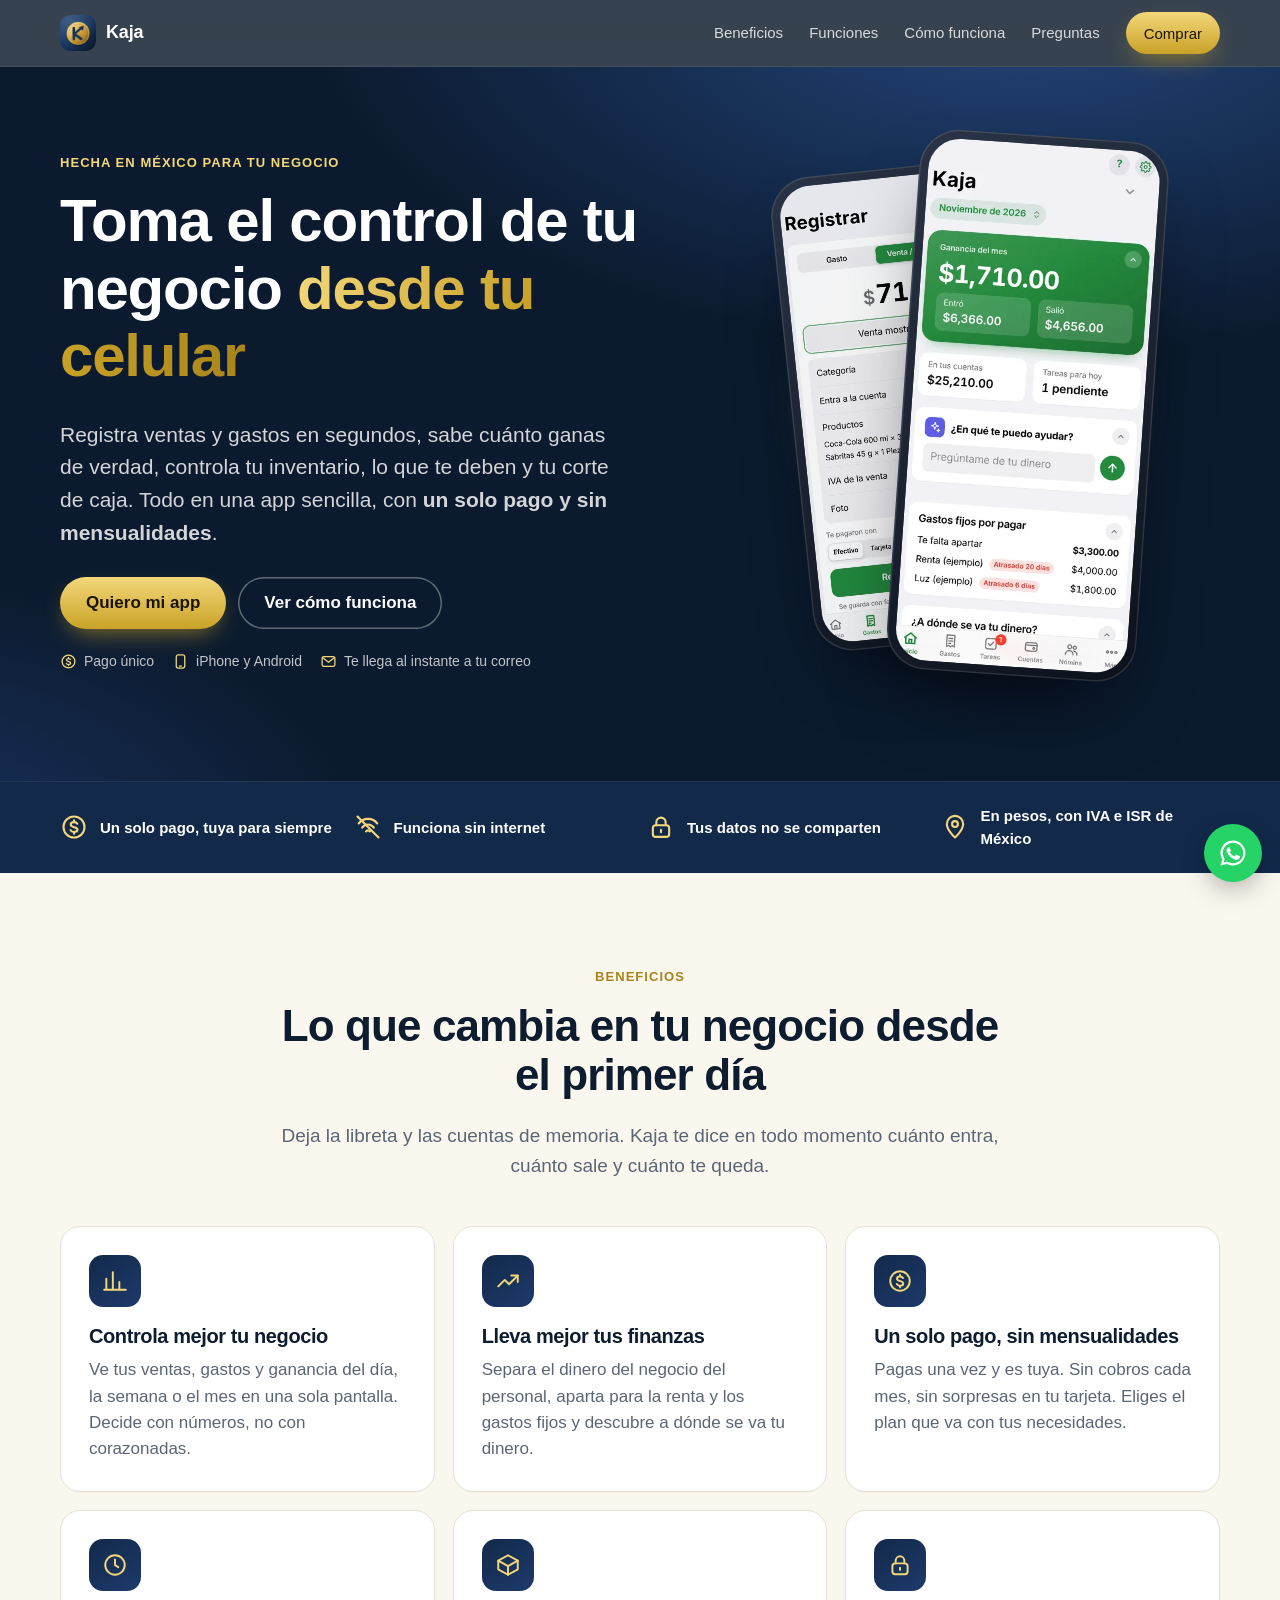
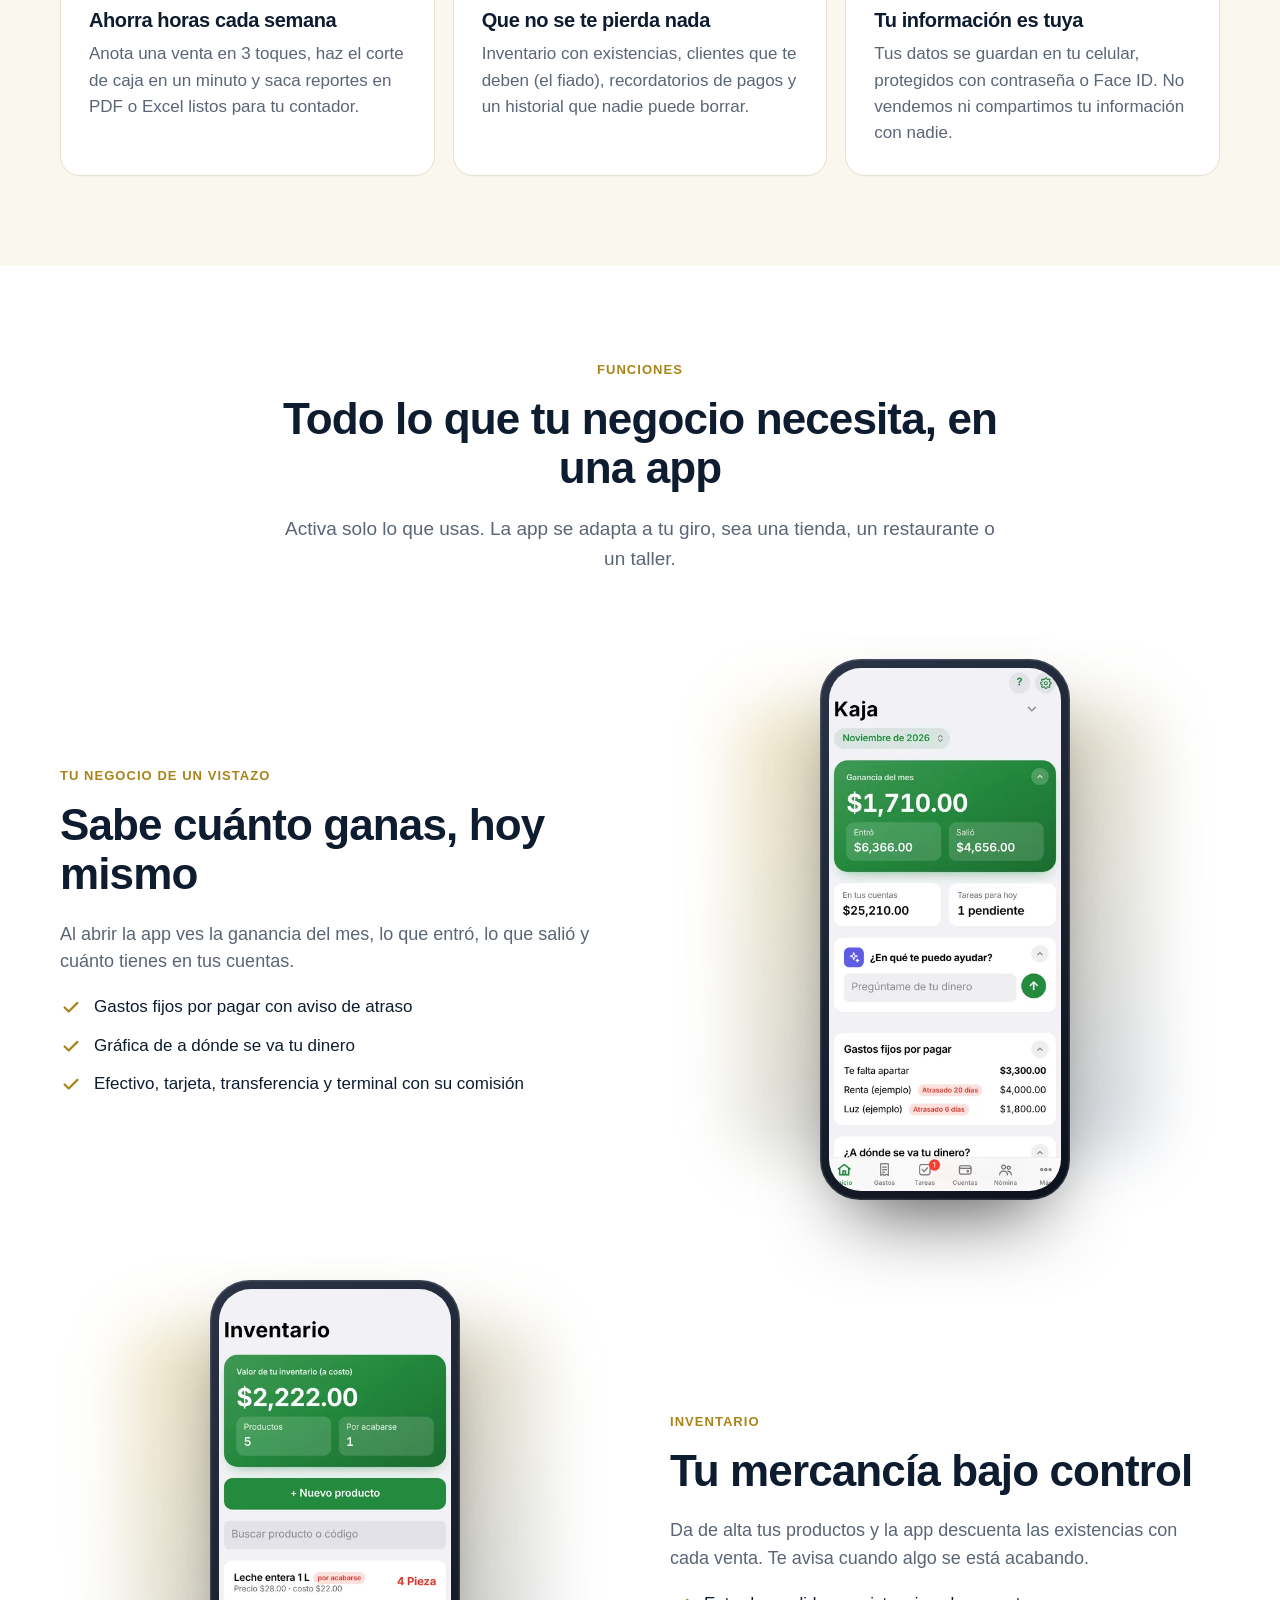
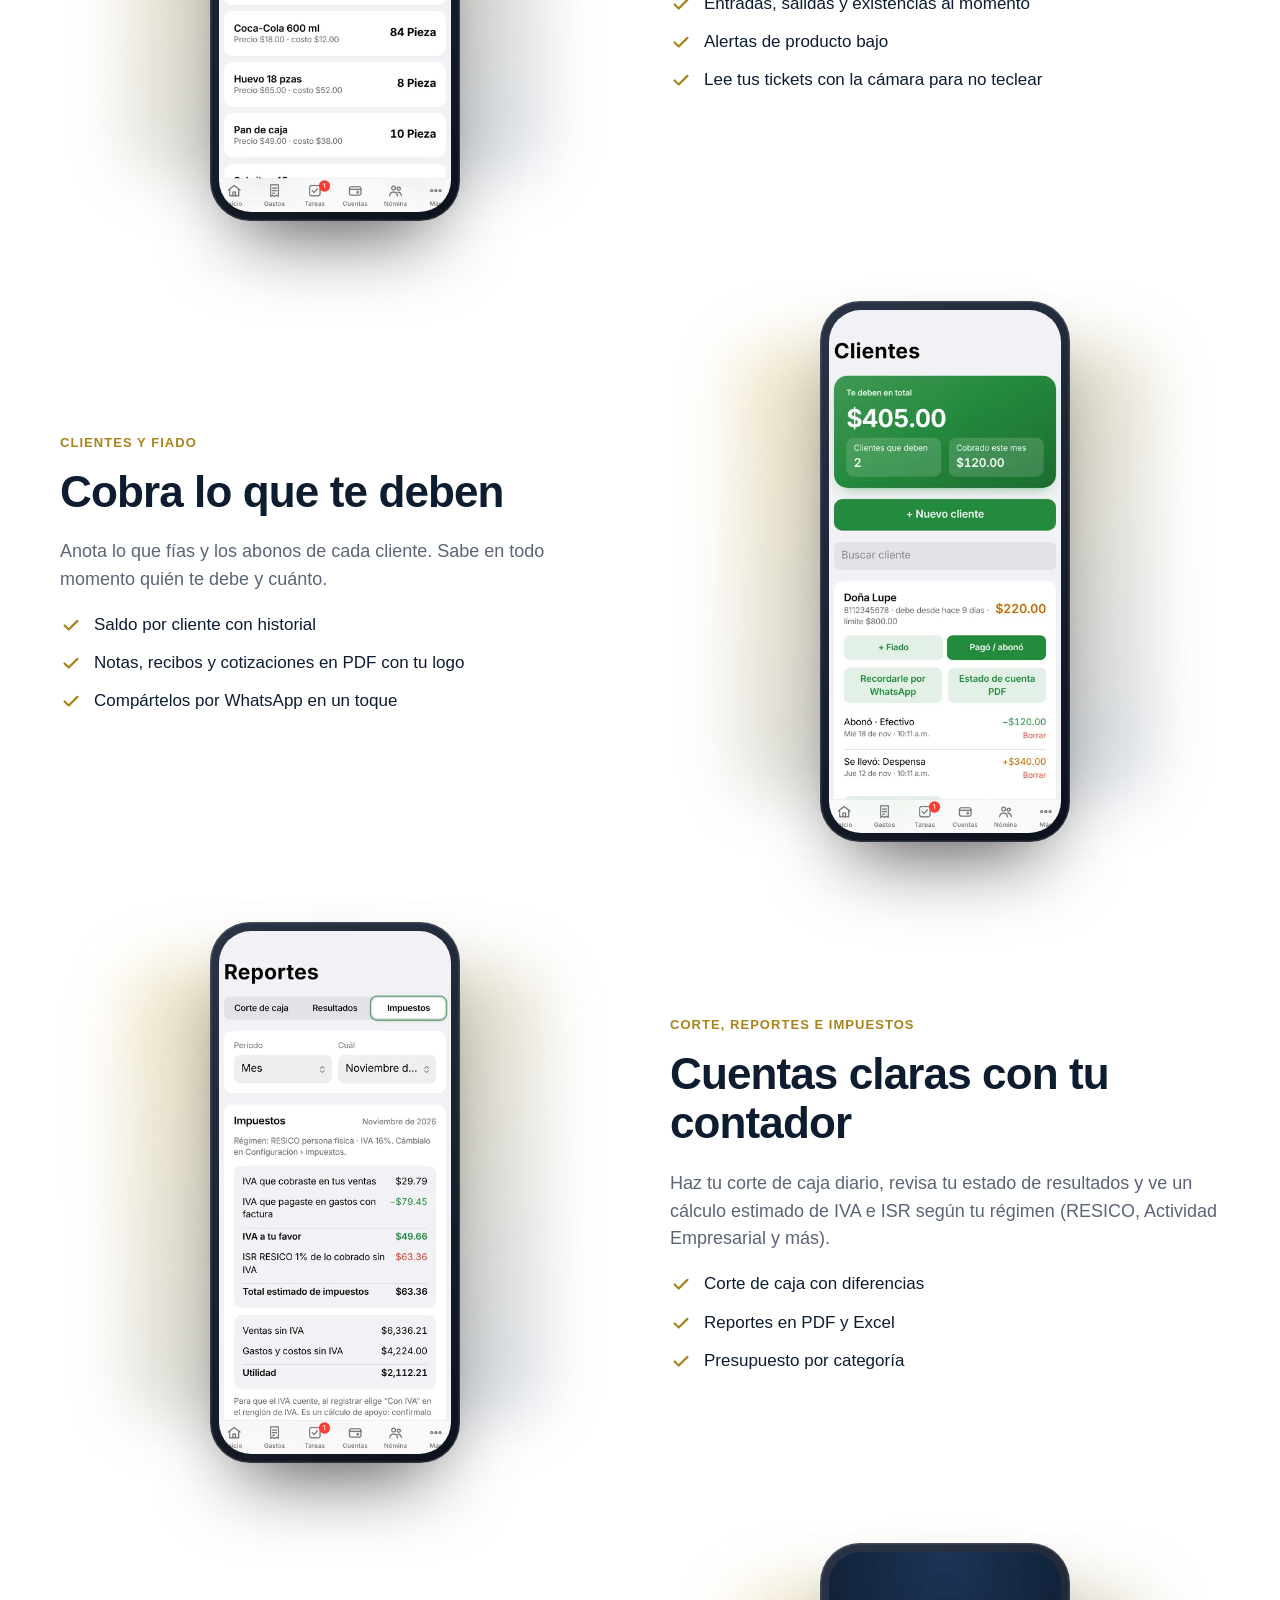
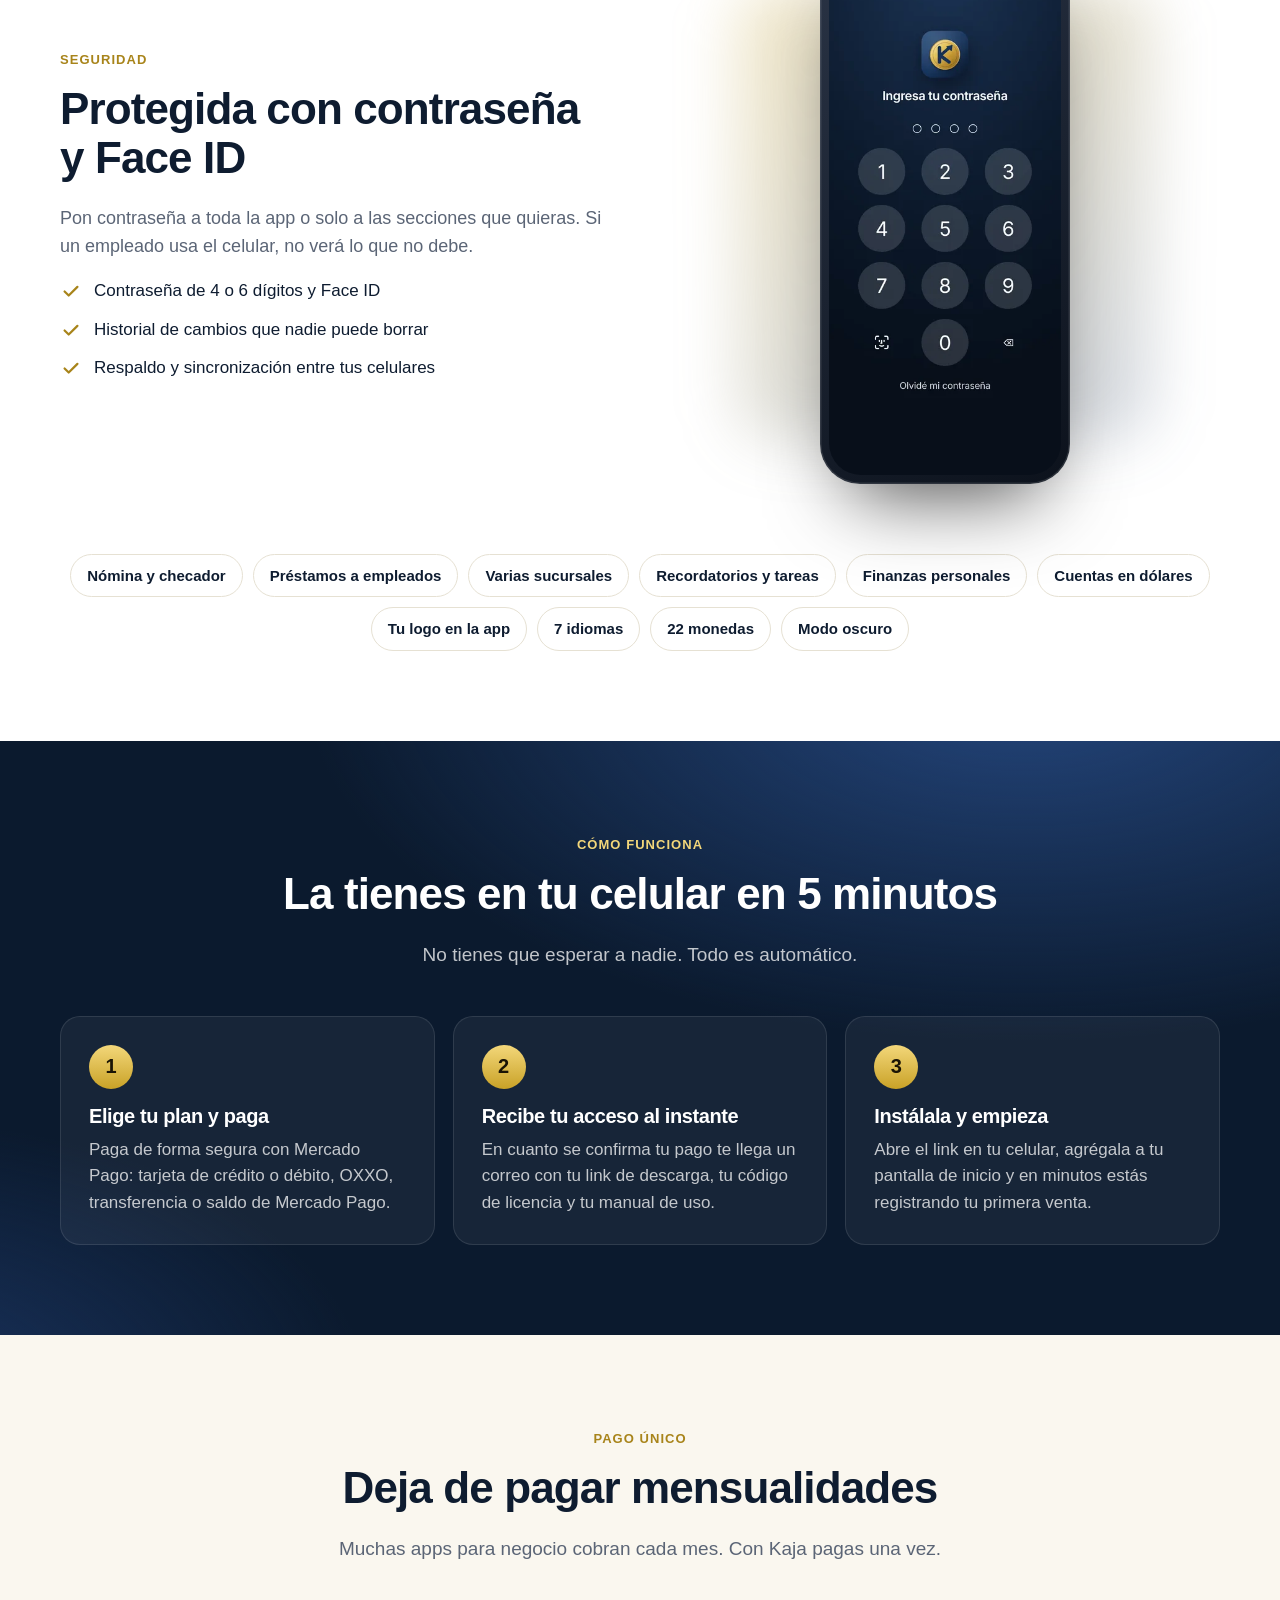
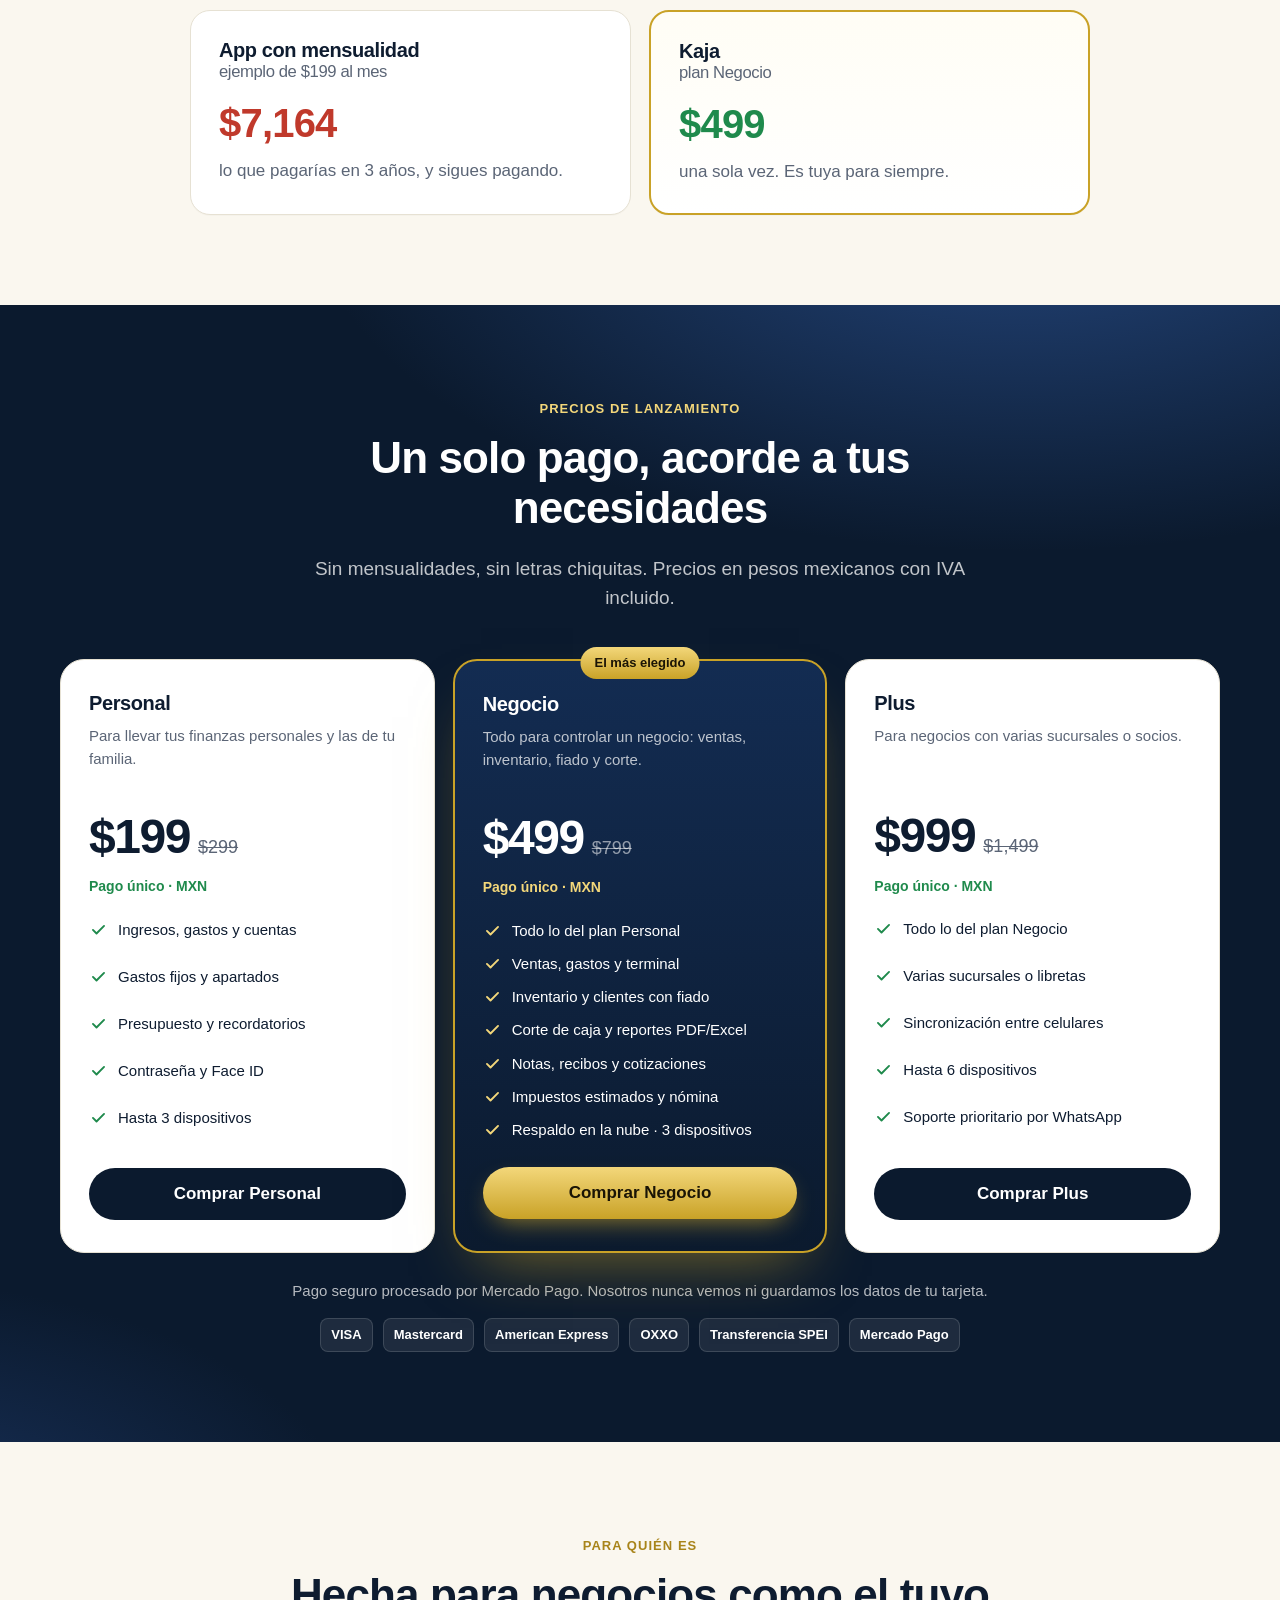
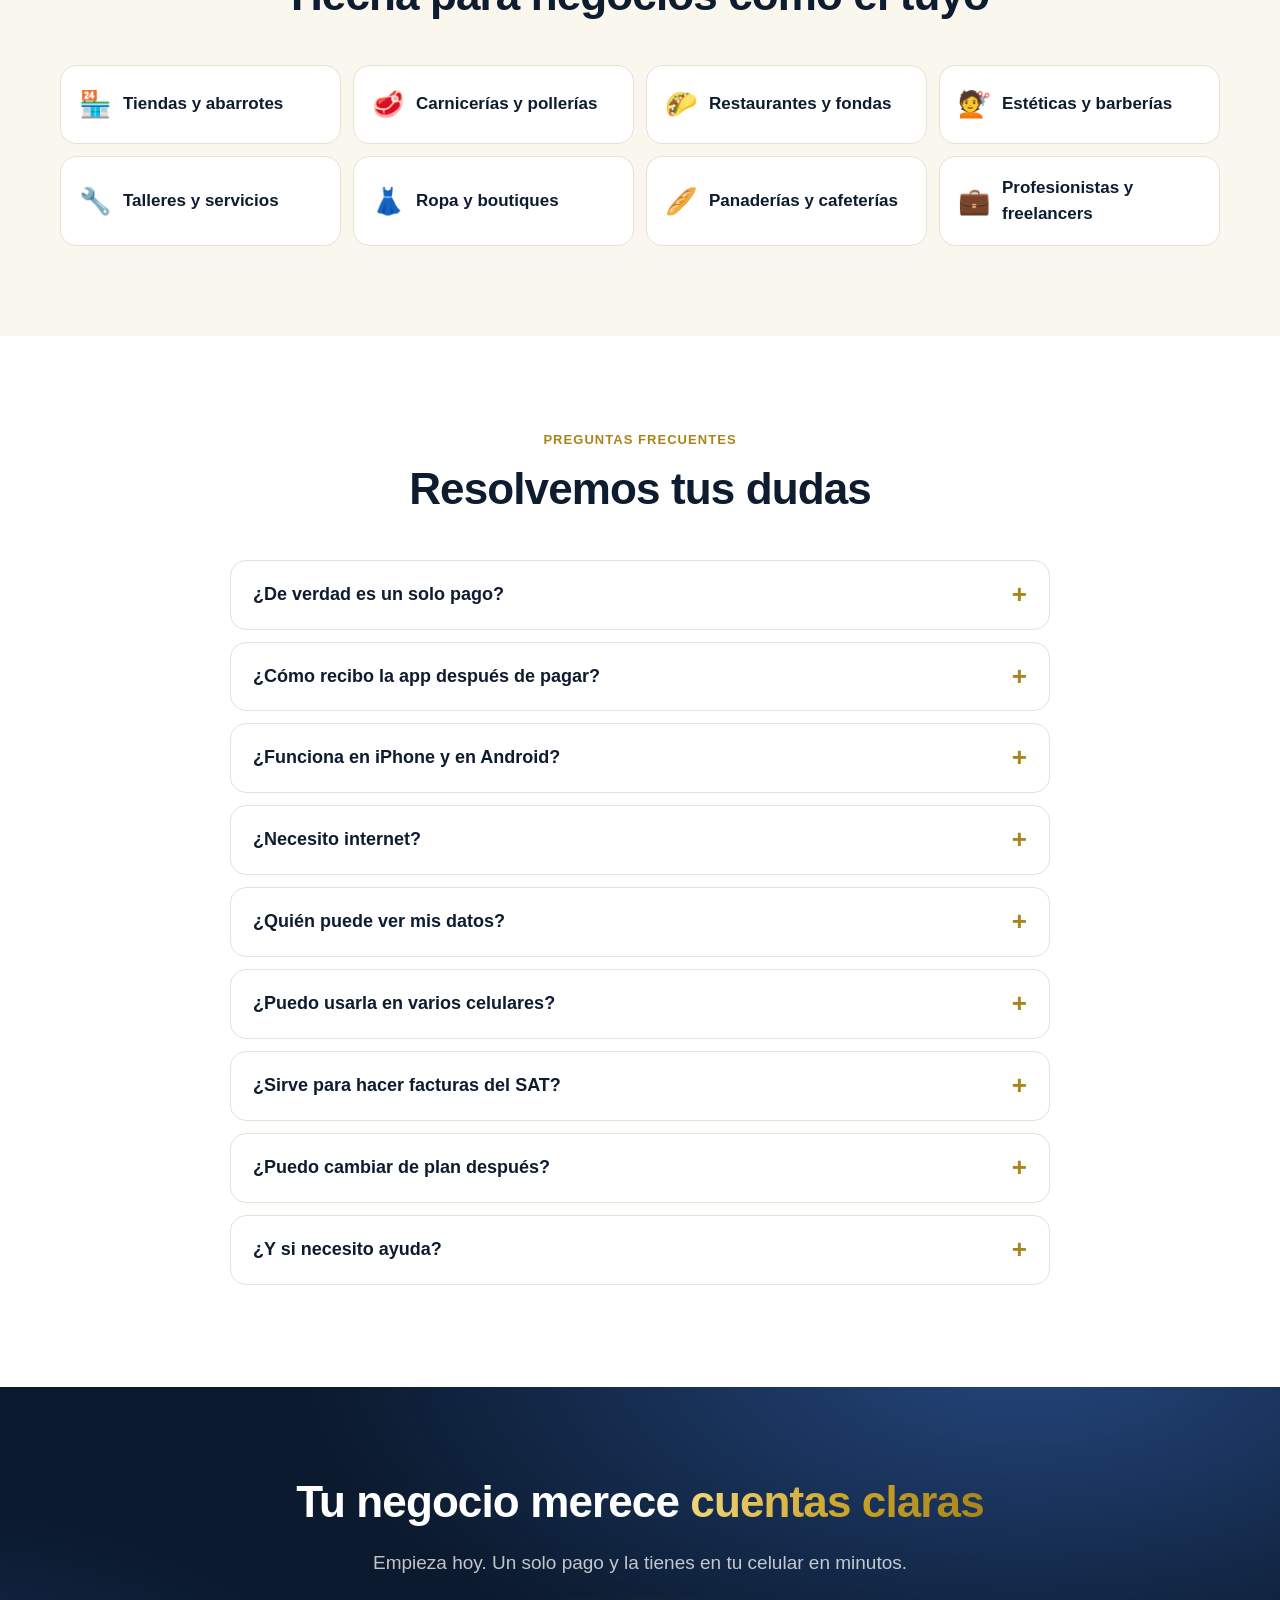
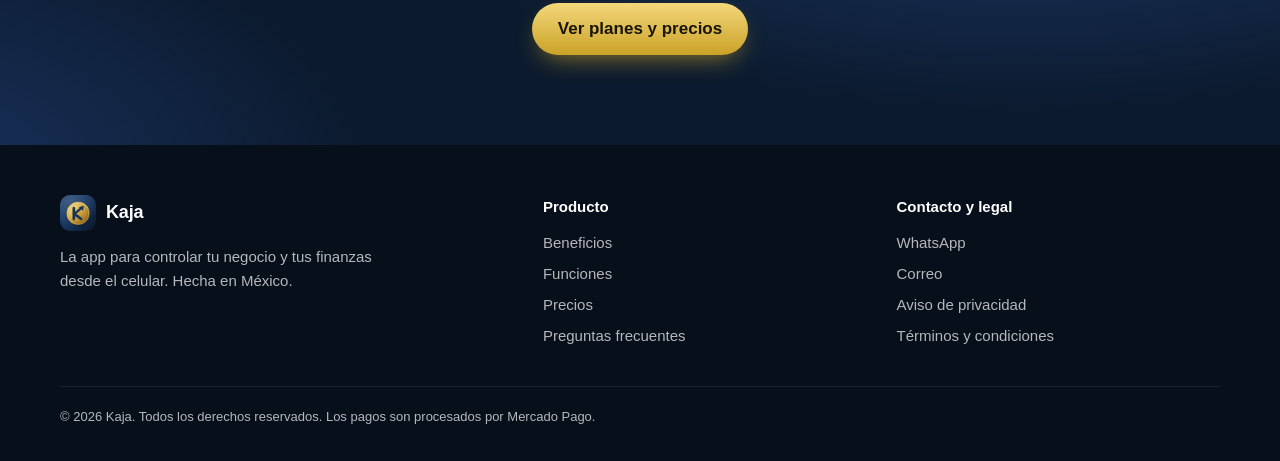
==== commit 7fd92fdb: "Cambiar el nombre de la página de venta a Kaja Nombre, logo, capturas, manual, licencias KAJA- y dom" ====
--- a/sitio/index.html
+++ b/sitio/index.html
@@ -3,13 +3,13 @@
 <head>
 <meta charset="utf-8">
 <meta name="viewport" content="width=device-width,initial-scale=1,viewport-fit=cover">
-<title>Caja del Negocio · La app para controlar tu negocio desde el celular</title>
+<title>Kaja · La app para controlar tu negocio desde el celular</title>
 <meta name="description" content="Registra ventas y gastos, controla tu inventario, el fiado, el corte de caja y tus impuestos desde el celular. Un solo pago, sin mensualidades. Hecha en México.">
 <meta name="theme-color" content="#0b1a2e">
 <link rel="icon" href="img/logo.png">
 <link rel="apple-touch-icon" href="img/logo.png">
 <meta property="og:type" content="website">
-<meta property="og:title" content="Caja del Negocio · Controla tu negocio desde el celular">
+<meta property="og:title" content="Kaja · Controla tu negocio desde el celular">
 <meta property="og:description" content="Ventas, gastos, inventario, fiado, corte de caja e impuestos. Un solo pago, sin mensualidades.">
 <meta property="og:image" content="img/og-icon.png">
 <meta property="og:locale" content="es_MX">
@@ -37,7 +37,7 @@
 
 <header class="barra">
   <div class="cont">
-    <a class="marca" href="#"><img src="img/logo.png" alt="" width="36" height="36">Caja del Negocio</a>
+    <a class="marca" href="#"><img src="img/logo.png" alt="" width="36" height="36">Kaja</a>
     <nav class="menu">
       <a href="#beneficios">Beneficios</a>
       <a href="#funciones">Funciones</a>
@@ -89,7 +89,7 @@
     <div class="titulo centro sube">
       <div class="etiqueta">Beneficios</div>
       <h2>Lo que cambia en tu negocio desde el primer día</h2>
-      <p>Deja la libreta y las cuentas de memoria. Caja del Negocio te dice en todo momento cuánto entra, cuánto sale y cuánto te queda.</p>
+      <p>Deja la libreta y las cuentas de memoria. Kaja te dice en todo momento cuánto entra, cuánto sale y cuánto te queda.</p>
     </div>
     <div class="rejilla">
       <div class="tarjeta sube"><div class="icono"><svg><use href="#i-control"/></svg></div><h3>Controla mejor tu negocio</h3><p>Ve tus ventas, gastos y ganancia del día, la semana o el mes en una sola pantalla. Decide con números, no con corazonadas.</p></div>
@@ -209,11 +209,11 @@
     <div class="titulo centro sube">
       <div class="etiqueta">Pago único</div>
       <h2>Deja de pagar mensualidades</h2>
-      <p>Muchas apps para negocio cobran cada mes. Con Caja del Negocio pagas una vez.</p>
+      <p>Muchas apps para negocio cobran cada mes. Con Kaja pagas una vez.</p>
     </div>
     <div class="compara">
       <div class="tarjeta mal sube"><h3>App con mensualidad <small style="color:var(--gris);font-weight:500">ejemplo de $199 al mes</small></h3><div class="monto">$7,164</div><p>lo que pagarías en 3 años, y sigues pagando.</p></div>
-      <div class="tarjeta bien sube"><h3>Caja del Negocio <small style="color:var(--gris);font-weight:500">plan Negocio</small></h3><div class="monto" data-precio="negocio">$499</div><p>una sola vez. Es tuya para siempre.</p></div>
+      <div class="tarjeta bien sube"><h3>Kaja <small style="color:var(--gris);font-weight:500">plan Negocio</small></h3><div class="monto" data-precio="negocio">$499</div><p>una sola vez. Es tuya para siempre.</p></div>
     </div>
   </div>
 </section>
@@ -334,7 +334,7 @@
 <footer>
   <div class="cont">
     <div>
-      <a class="marca" href="#" style="margin-bottom:14px"><img src="img/logo.png" alt="" width="36" height="36">Caja del Negocio</a>
+      <a class="marca" href="#" style="margin-bottom:14px"><img src="img/logo.png" alt="" width="36" height="36">Kaja</a>
       <p style="max-width:340px">La app para controlar tu negocio y tus finanzas desde el celular. Hecha en México.</p>
     </div>
     <div>
@@ -351,7 +351,7 @@
       <a href="privacidad.html">Aviso de privacidad</a>
       <a href="terminos.html">Términos y condiciones</a>
     </div>
-    <div class="legal">© <span data-anio>2026</span> Caja del Negocio. Todos los derechos reservados. Los pagos son procesados por Mercado Pago.</div>
+    <div class="legal">© <span data-anio>2026</span> Kaja. Todos los derechos reservados. Los pagos son procesados por Mercado Pago.</div>
   </div>
 </footer>
 
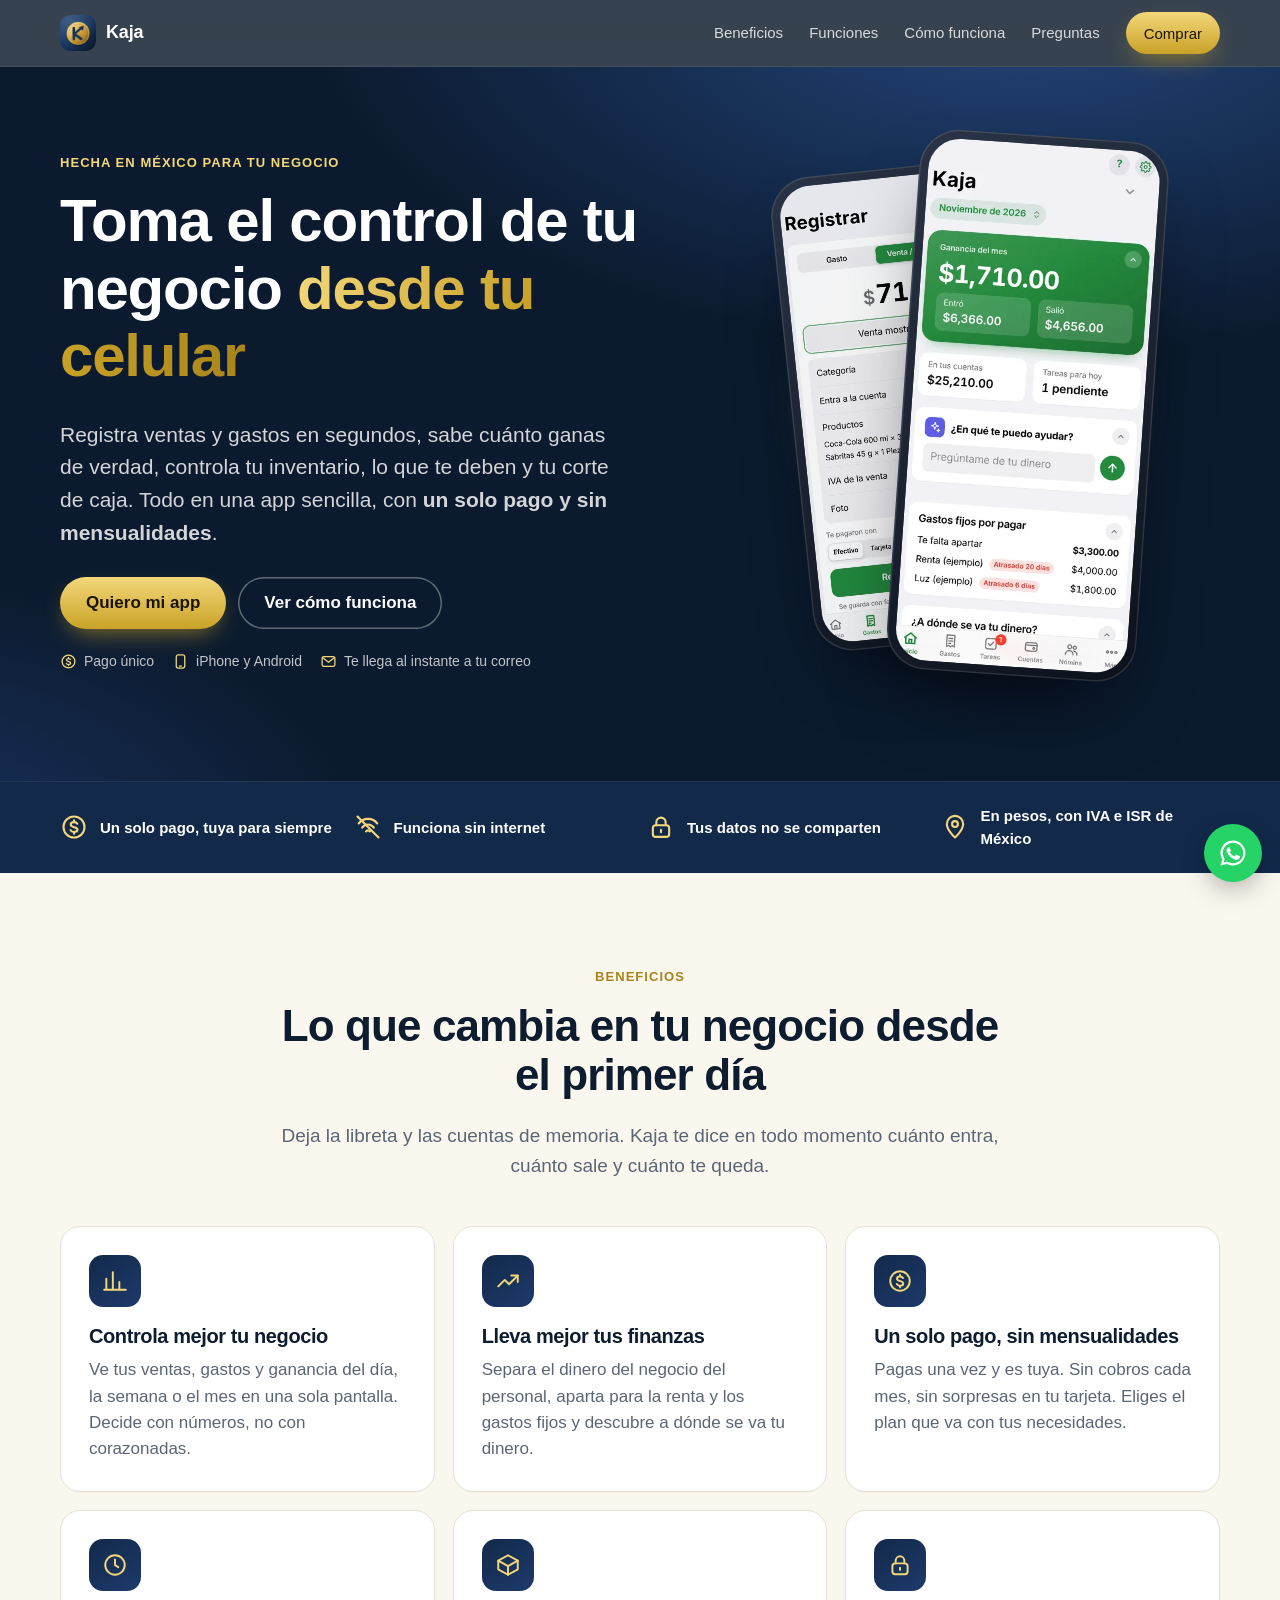
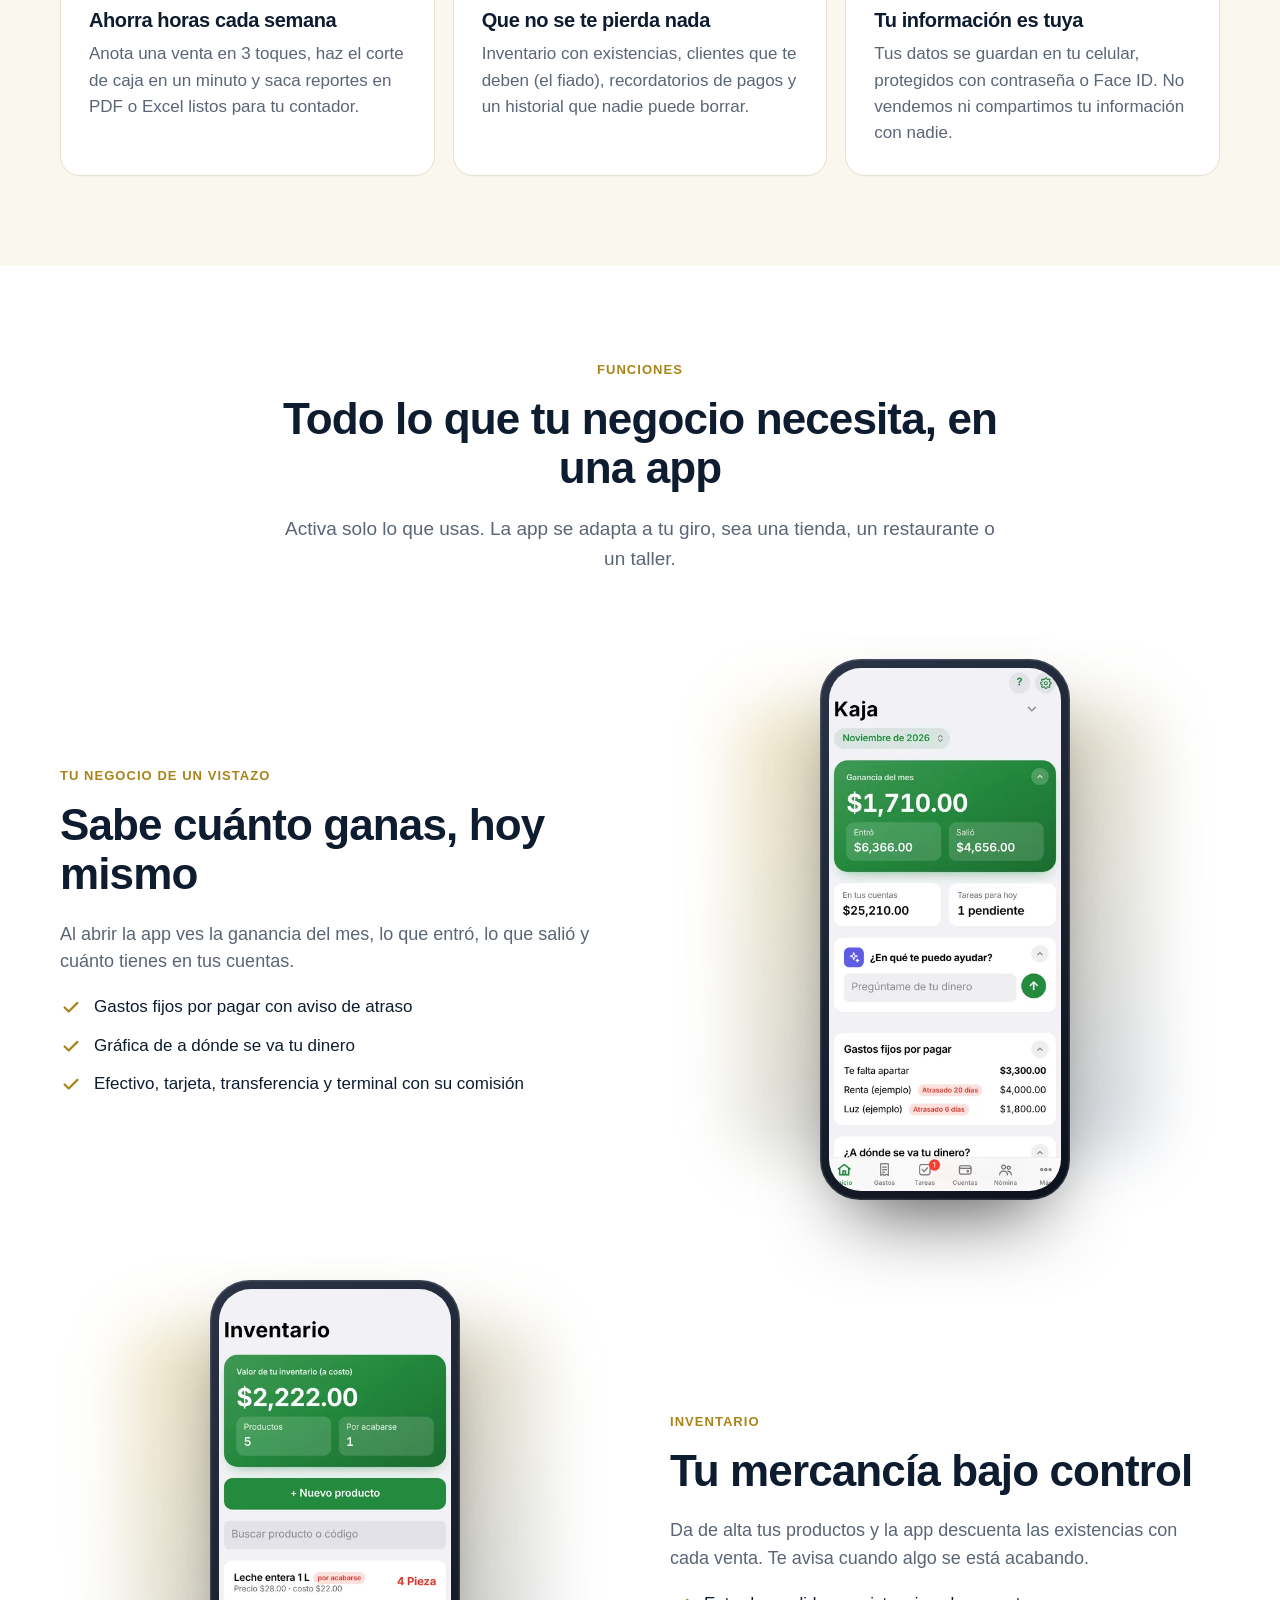
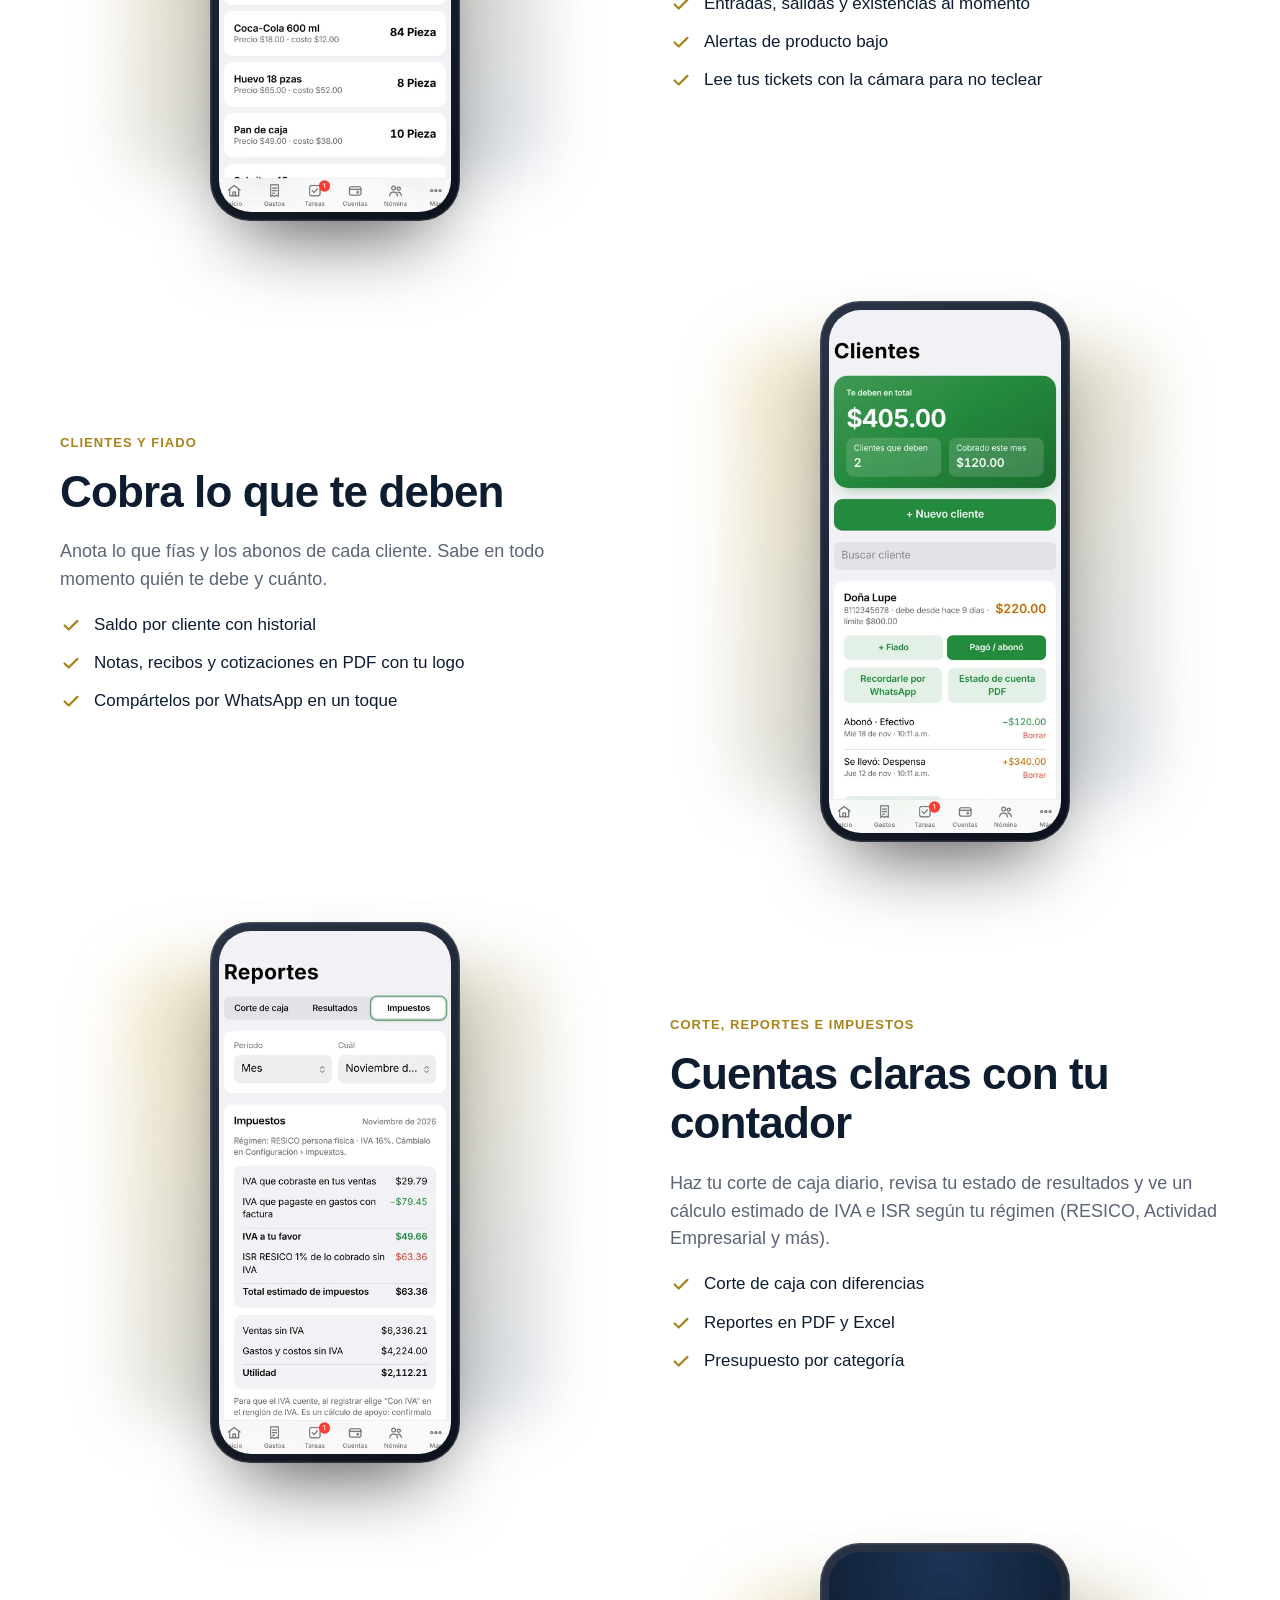
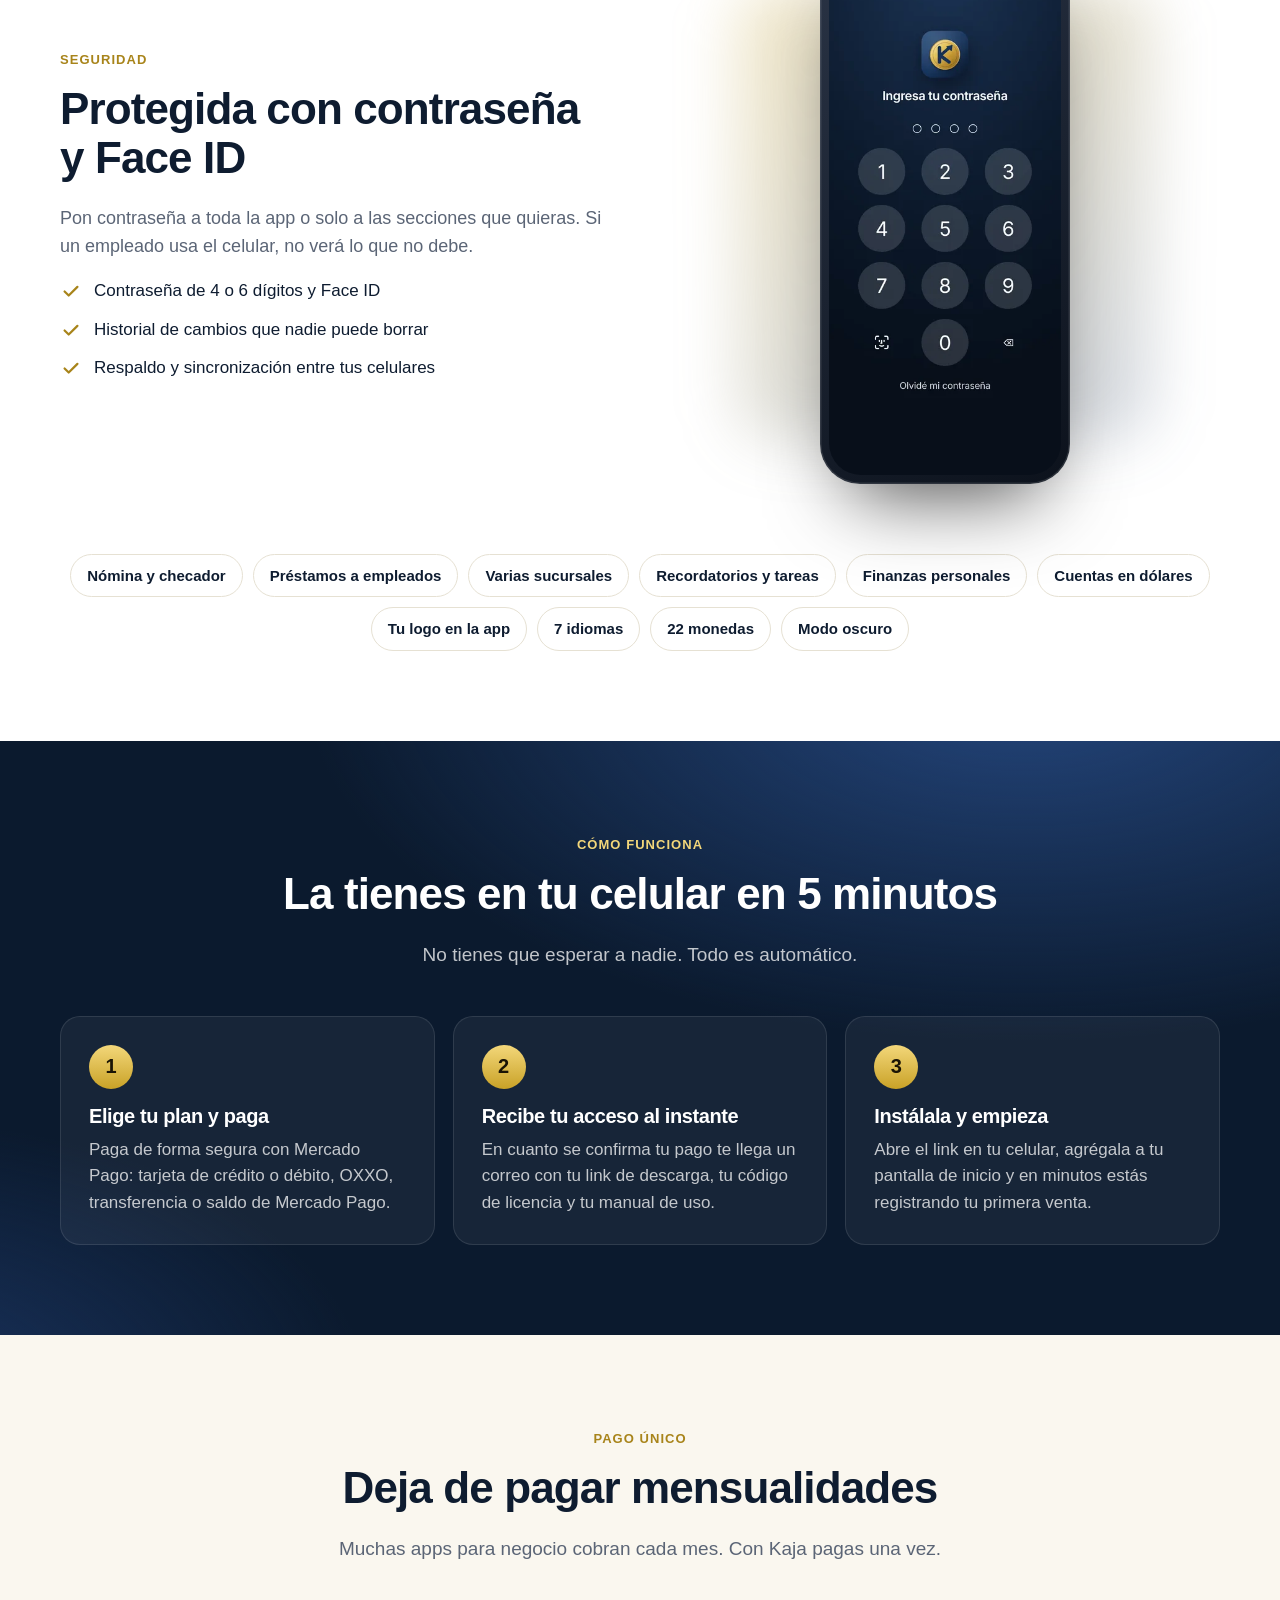
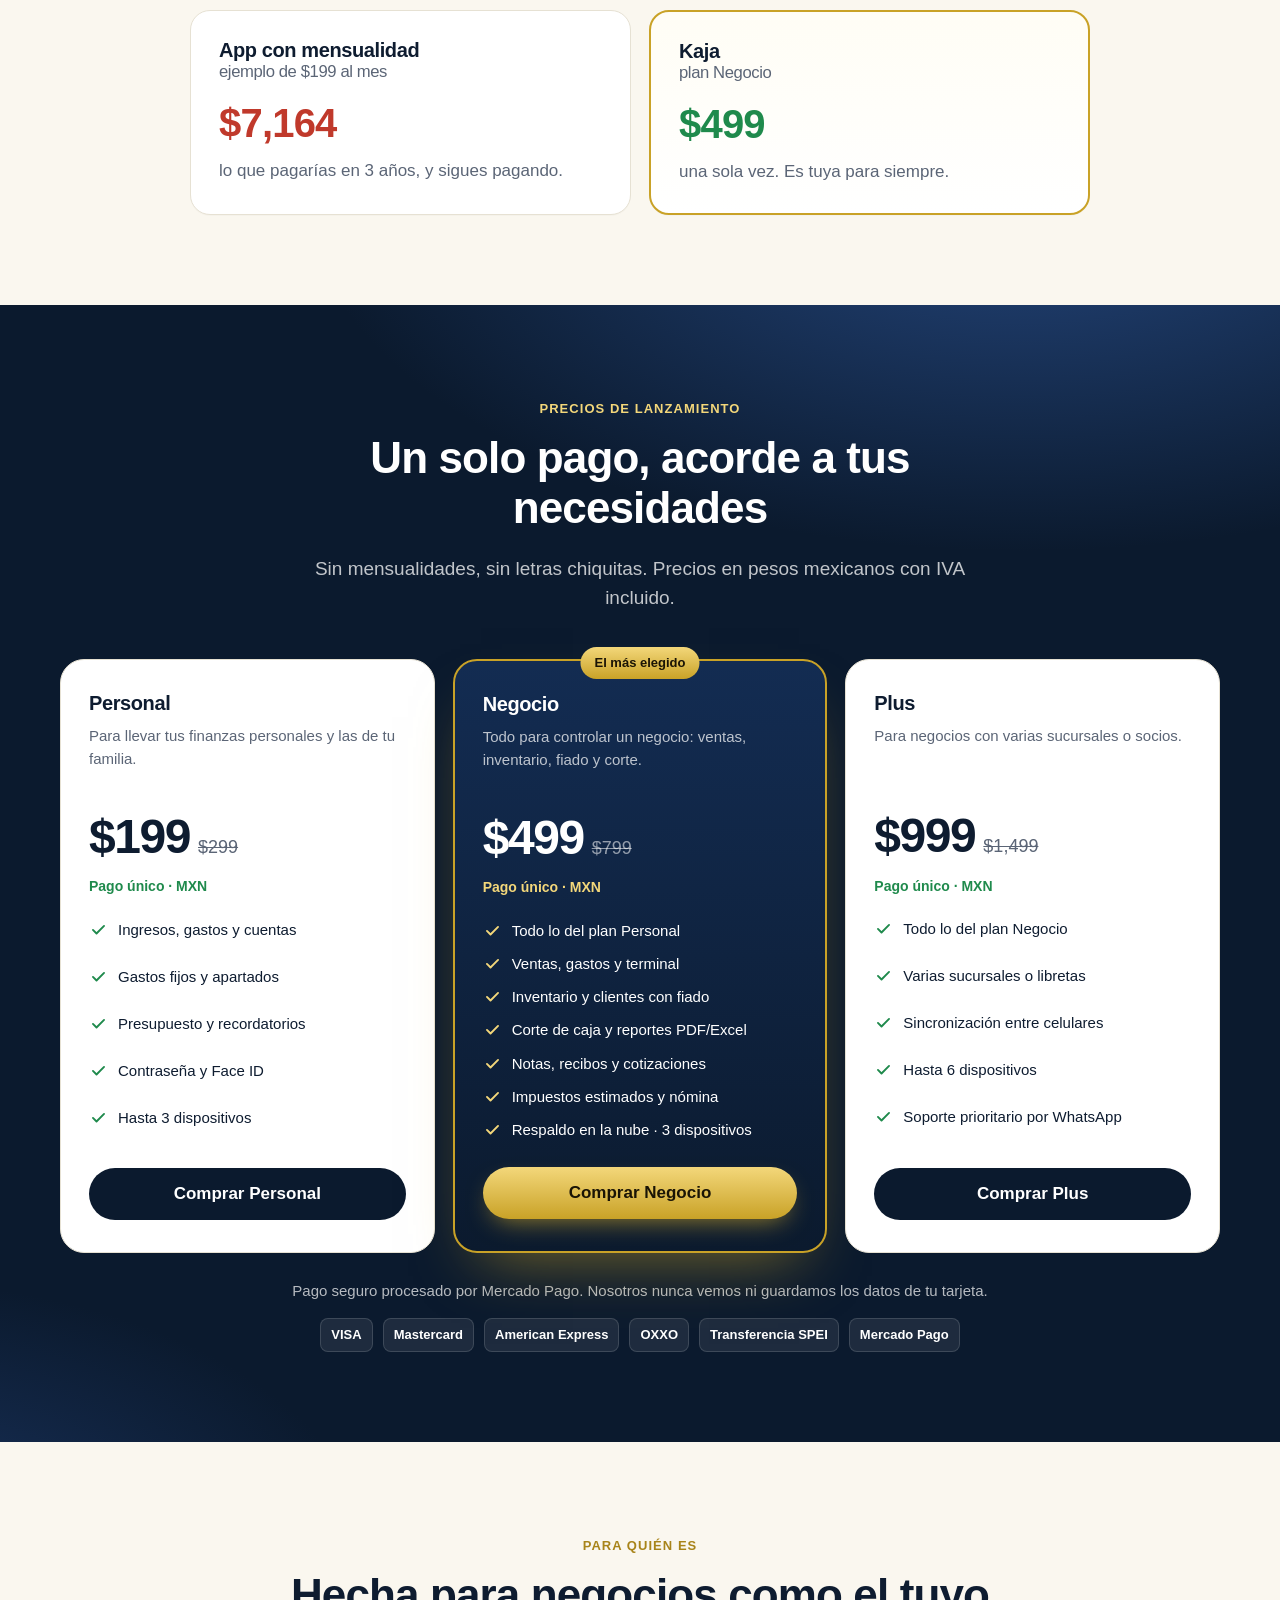
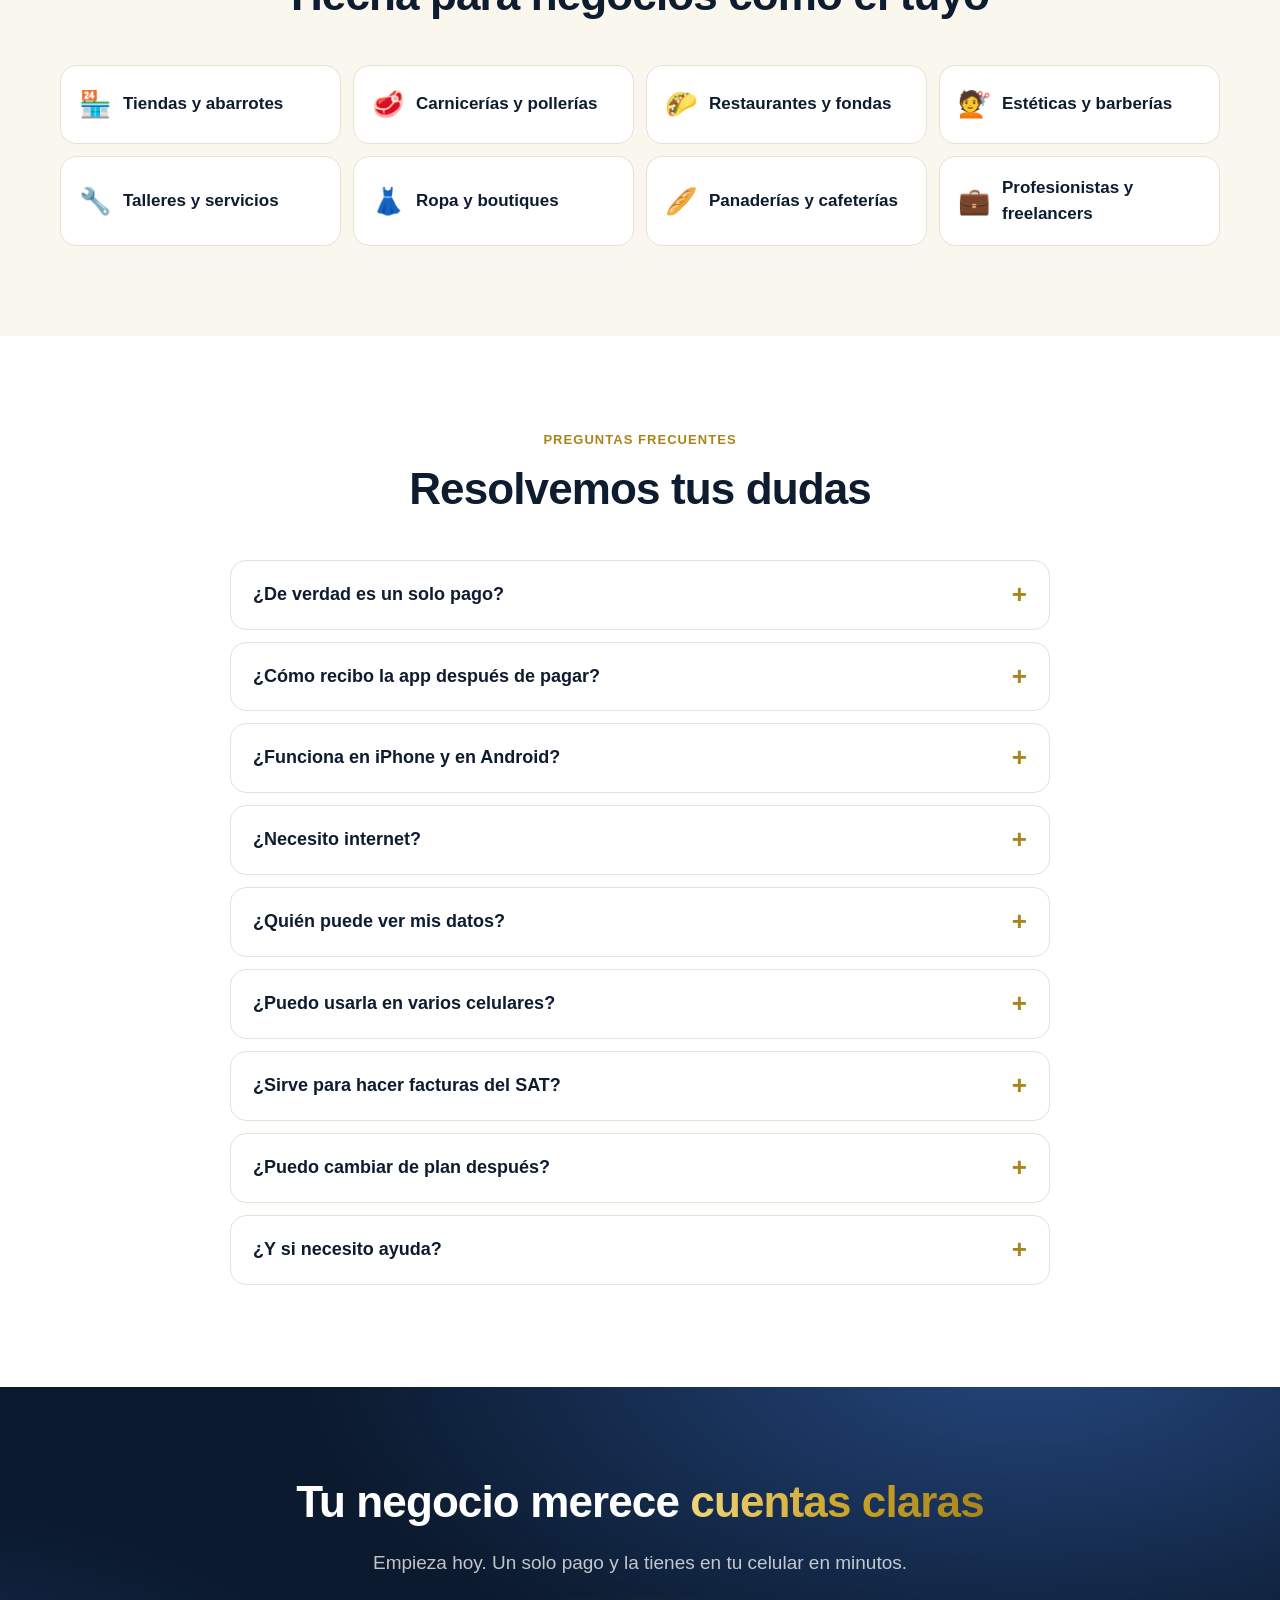
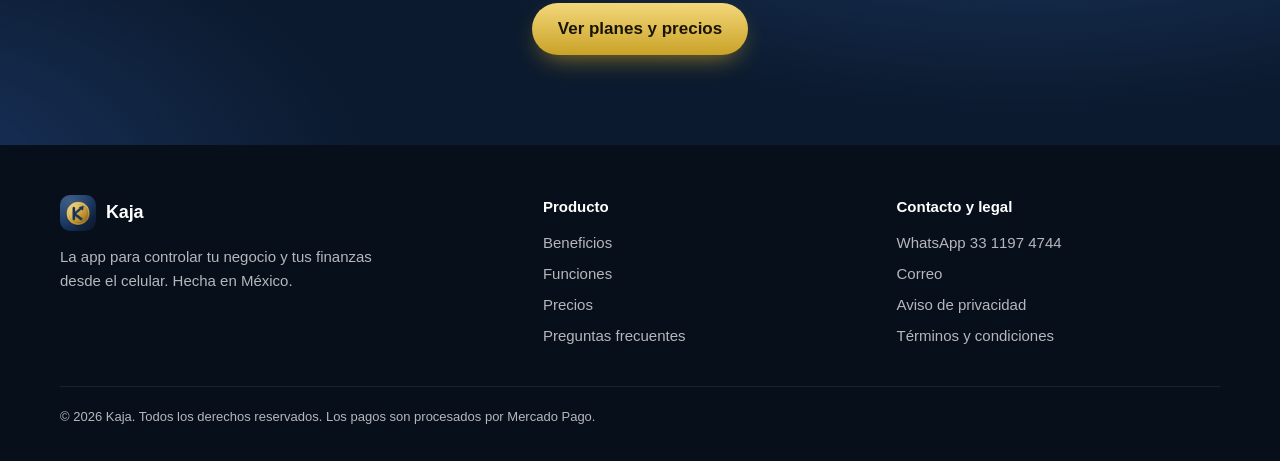
==== commit 783a87a1: "Poner el WhatsApp de contacto 33 1197 4744 en la página Botón flotante, pie de página, página de gra" ====
--- a/sitio/index.html
+++ b/sitio/index.html
@@ -346,7 +346,7 @@
     </div>
     <div>
       <h4>Contacto y legal</h4>
-      <a data-wa href="#">WhatsApp</a>
+      <a data-wa href="#">WhatsApp 33 1197 4744</a>
       <a data-correo href="#">Correo</a>
       <a href="privacidad.html">Aviso de privacidad</a>
       <a href="terminos.html">Términos y condiciones</a>
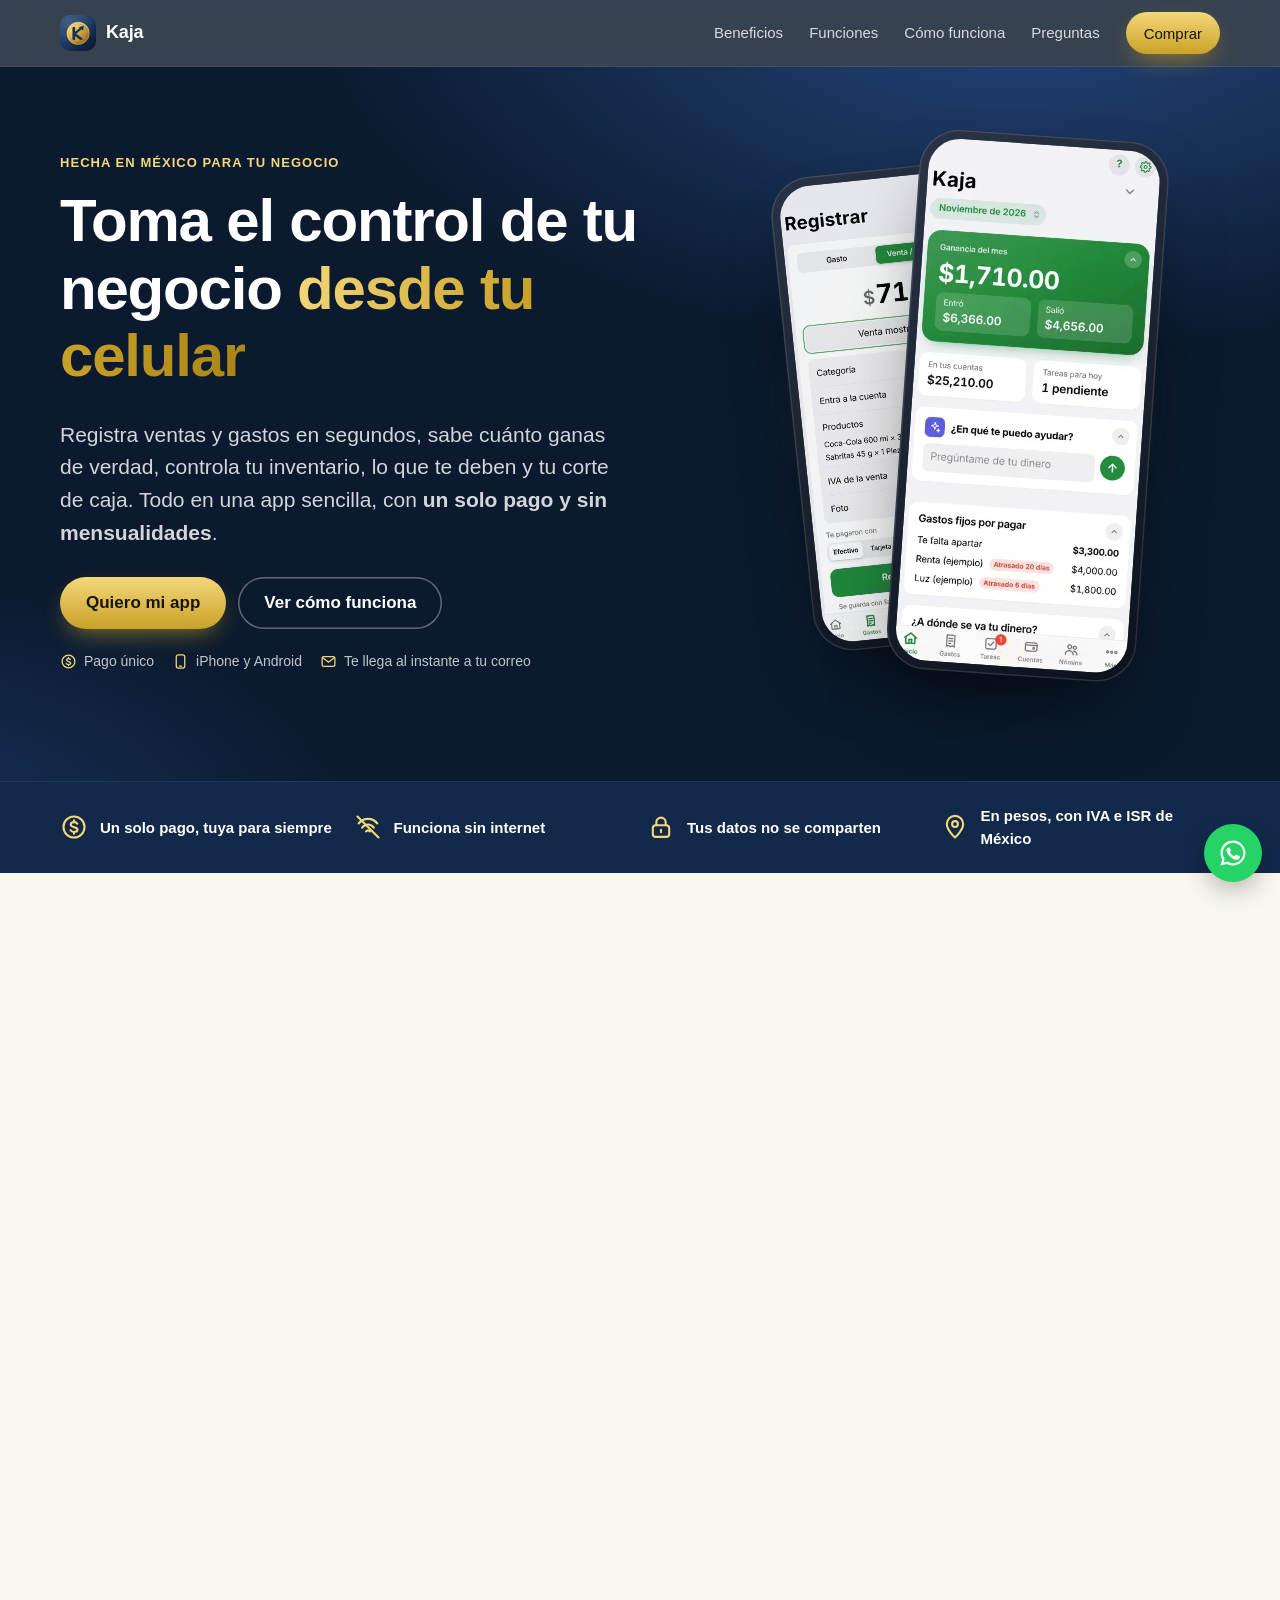
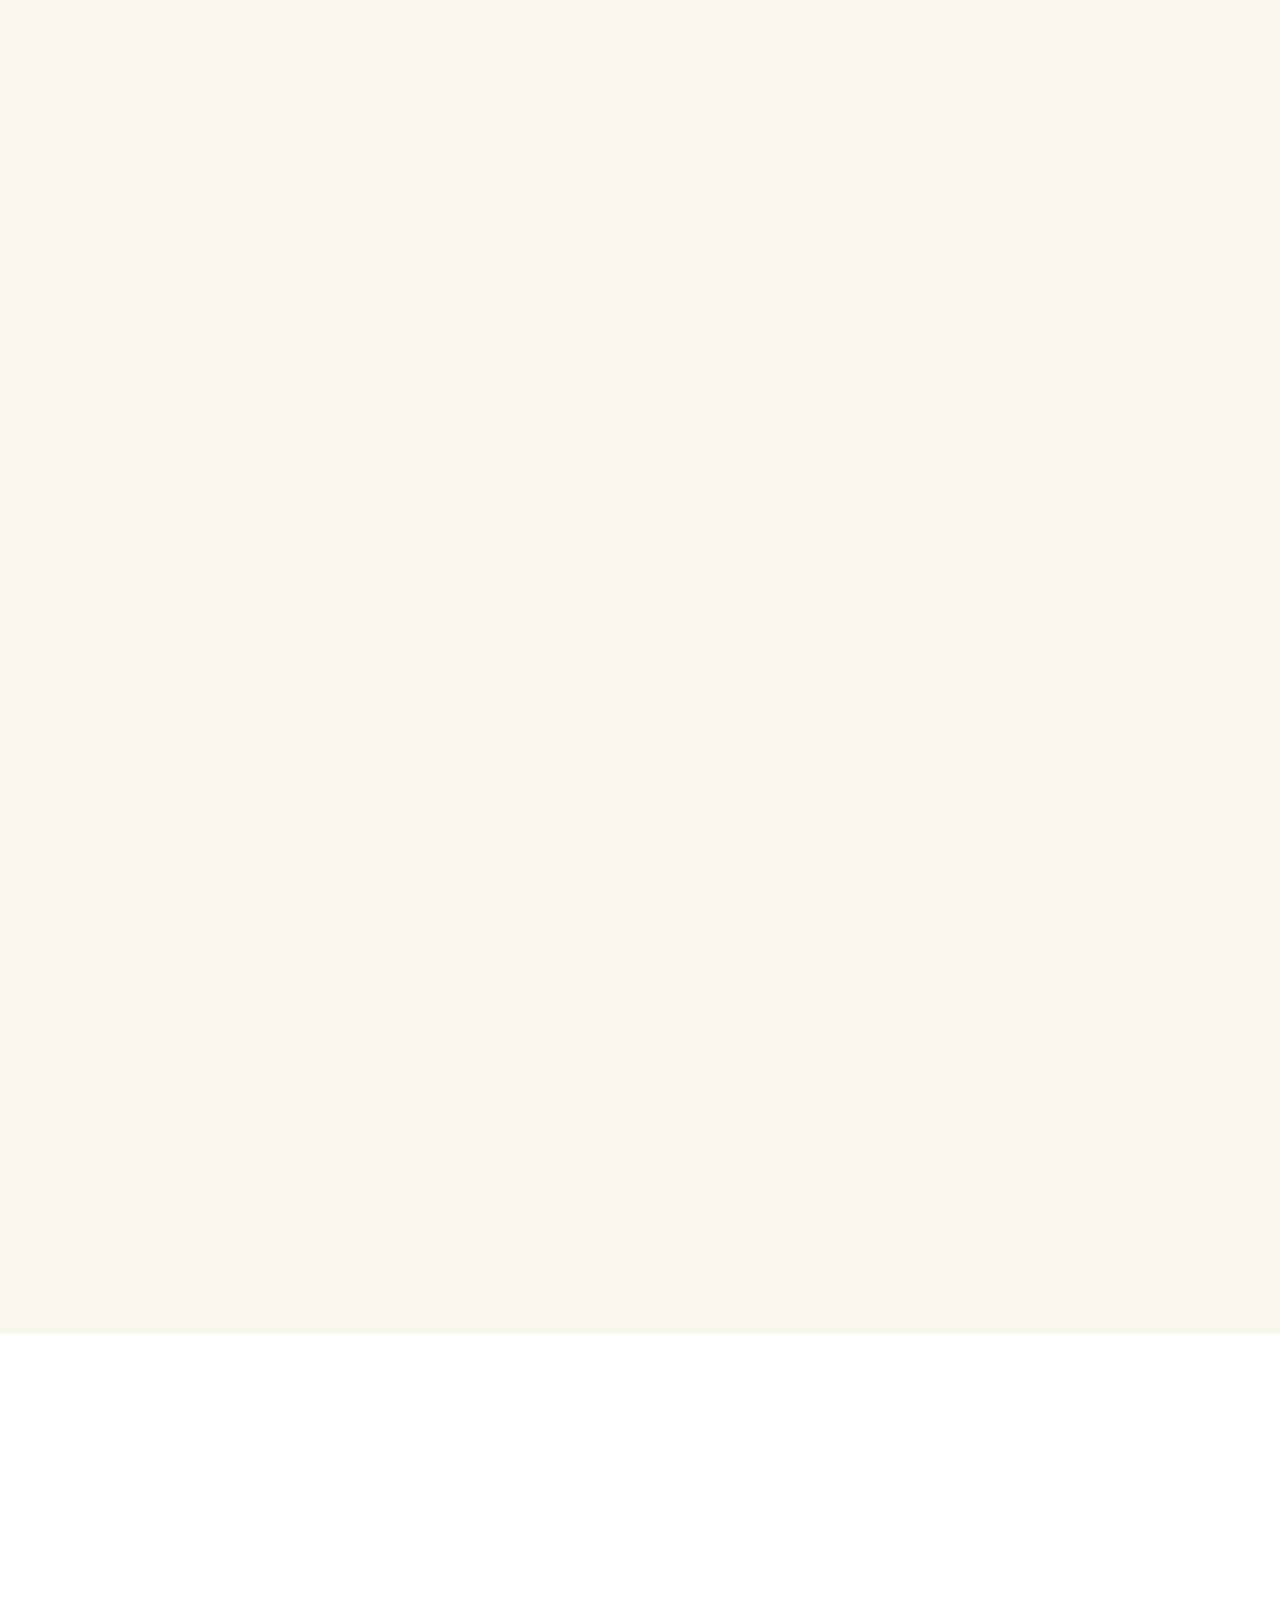
==== commit a1549f1d: "Página más rápida con datos móviles - Capturas en AVIF (con WebP de respaldo), tamaño fijo y priorid" ====
--- a/sitio/index.html
+++ b/sitio/index.html
@@ -6,15 +6,18 @@
 <title>Kaja · La app para controlar tu negocio desde el celular</title>
 <meta name="description" content="Registra ventas y gastos, controla tu inventario, el fiado, el corte de caja y tus impuestos desde el celular. Un solo pago, sin mensualidades. Hecha en México.">
 <meta name="theme-color" content="#0b1a2e">
-<link rel="icon" href="img/logo.png">
-<link rel="apple-touch-icon" href="img/logo.png">
+<link rel="icon" href="img/favicon-32.png" sizes="32x32">
+<link rel="apple-touch-icon" href="img/apple-touch-icon.png">
 <meta property="og:type" content="website">
 <meta property="og:title" content="Kaja · Controla tu negocio desde el celular">
 <meta property="og:description" content="Ventas, gastos, inventario, fiado, corte de caja e impuestos. Un solo pago, sin mensualidades.">
-<meta property="og:image" content="img/og-icon.png">
+<meta property="og:image" content="https://usakaja.com/img/og-icon.jpg">
 <meta property="og:locale" content="es_MX">
+<script>document.documentElement.classList.add("js")</script>
+<link rel="preload" as="image" href="img/inicio.avif" type="image/avif" fetchpriority="high">
 <link rel="stylesheet" href="estilo.css">
-<script src="config.js"></script>
+<script src="config.js" defer></script>
+<script src="sitio.js" defer></script>
 </head>
 <body>
 
@@ -37,7 +40,7 @@
 
 <header class="barra">
   <div class="cont">
-    <a class="marca" href="#"><img src="img/logo.png" alt="" width="36" height="36">Kaja</a>
+    <a class="marca" href="#"><img src="img/logo-72.webp" alt="" width="36" height="36" decoding="async">Kaja</a>
     <nav class="menu">
       <a href="#beneficios">Beneficios</a>
       <a href="#funciones">Funciones</a>
@@ -67,8 +70,8 @@
       </div>
     </div>
     <div class="escena" aria-hidden="true">
-      <div class="tel chico"><img src="img/registrar.webp" alt="" loading="eager"></div>
-      <div class="tel"><img src="img/inicio.webp" alt="" loading="eager"></div>
+      <div class="tel chico"><picture><source srcset="img/registrar.avif" type="image/avif"><img src="img/registrar.webp" alt="" width="390" height="844" decoding="async"></picture></div>
+      <div class="tel"><picture><source srcset="img/inicio.avif" type="image/avif"><img src="img/inicio.webp" alt="" width="390" height="844" decoding="async" fetchpriority="high"></picture></div>
       <div class="halo"></div>
     </div>
   </div>
@@ -112,7 +115,7 @@
     </div>
 
     <div class="funcion sube">
-      <div class="f-img"><div class="tel"><img src="img/inicio.webp" alt="Pantalla de inicio con la ganancia del mes" loading="lazy"></div></div>
+      <div class="f-img"><div class="tel"><picture><source srcset="img/inicio.avif" type="image/avif"><img src="img/inicio.webp" alt="Pantalla de inicio con la ganancia del mes" loading="lazy" width="390" height="844" decoding="async"></picture></div></div>
       <div class="f-txt">
         <div class="etiqueta">Tu negocio de un vistazo</div>
         <h2>Sabe cuánto ganas, hoy mismo</h2>
@@ -126,7 +129,7 @@
     </div>
 
     <div class="funcion sube">
-      <div class="f-img"><div class="tel"><img src="img/inventario.webp" alt="Inventario con existencias" loading="lazy"></div></div>
+      <div class="f-img"><div class="tel"><picture><source srcset="img/inventario.avif" type="image/avif"><img src="img/inventario.webp" alt="Inventario con existencias" loading="lazy" width="390" height="844" decoding="async"></picture></div></div>
       <div class="f-txt">
         <div class="etiqueta">Inventario</div>
         <h2>Tu mercancía bajo control</h2>
@@ -140,7 +143,7 @@
     </div>
 
     <div class="funcion sube">
-      <div class="f-img"><div class="tel"><img src="img/clientes.webp" alt="Clientes y fiado" loading="lazy"></div></div>
+      <div class="f-img"><div class="tel"><picture><source srcset="img/clientes.avif" type="image/avif"><img src="img/clientes.webp" alt="Clientes y fiado" loading="lazy" width="390" height="844" decoding="async"></picture></div></div>
       <div class="f-txt">
         <div class="etiqueta">Clientes y fiado</div>
         <h2>Cobra lo que te deben</h2>
@@ -154,7 +157,7 @@
     </div>
 
     <div class="funcion sube">
-      <div class="f-img"><div class="tel"><img src="img/impuestos.webp" alt="Cálculo estimado de impuestos" loading="lazy"></div></div>
+      <div class="f-img"><div class="tel"><picture><source srcset="img/impuestos.avif" type="image/avif"><img src="img/impuestos.webp" alt="Cálculo estimado de impuestos" loading="lazy" width="390" height="844" decoding="async"></picture></div></div>
       <div class="f-txt">
         <div class="etiqueta">Corte, reportes e impuestos</div>
         <h2>Cuentas claras con tu contador</h2>
@@ -168,7 +171,7 @@
     </div>
 
     <div class="funcion sube">
-      <div class="f-img"><div class="tel"><img src="img/candado.webp" alt="Bloqueo con contraseña" loading="lazy"></div></div>
+      <div class="f-img"><div class="tel"><picture><source srcset="img/candado.avif" type="image/avif"><img src="img/candado.webp" alt="Bloqueo con contraseña" loading="lazy" width="390" height="844" decoding="async"></picture></div></div>
       <div class="f-txt">
         <div class="etiqueta">Seguridad</div>
         <h2>Protegida con contraseña y Face ID</h2>
@@ -334,7 +337,7 @@
 <footer>
   <div class="cont">
     <div>
-      <a class="marca" href="#" style="margin-bottom:14px"><img src="img/logo.png" alt="" width="36" height="36">Kaja</a>
+      <a class="marca" href="#" style="margin-bottom:14px"><img src="img/logo-72.webp" alt="" width="36" height="36" decoding="async">Kaja</a>
       <p style="max-width:340px">La app para controlar tu negocio y tus finanzas desde el celular. Hecha en México.</p>
     </div>
     <div>
@@ -375,6 +378,5 @@
   </form>
 </div>
 
-<script src="sitio.js"></script>
 </body>
 </html>
--- a/sitio/estilo.css
+++ b/sitio/estilo.css
@@ -66,6 +66,7 @@
 
 /* Teléfono */
 .tel{width:250px;aspect-ratio:390/844;border-radius:40px;padding:9px;background:linear-gradient(145deg,#2a3446,#0c121c);box-shadow:0 40px 80px -30px rgb(0 0 0 / .7),inset 0 0 0 1.5px rgb(255 255 255 / .12)}
+.tel picture{display:contents}
 .tel img{width:100%;height:100%;object-fit:cover;object-position:top;border-radius:32px}
 .tel.chico{width:220px}
 
@@ -211,6 +212,10 @@
 .doc th,.doc td{text-align:left;border-bottom:1px solid var(--linea);padding:10px 8px;vertical-align:top}
 
 /* Aparecer al hacer scroll */
-.sube{opacity:0;transform:translateY(24px);transition:opacity .7s ease,transform .7s ease}
-.sube.ver{opacity:1;transform:none}
+/* Solo se oculta si el JavaScript ya cargó: con internet lento el contenido se ve igual */
+.js .sube{opacity:0;transform:translateY(24px);transition:opacity .7s ease,transform .7s ease}
+.js .sube.ver{opacity:1;transform:none}
 @media (prefers-reduced-motion:reduce){.sube{opacity:1;transform:none;transition:none}html{scroll-behavior:auto}}
+
+/* Velocidad: el celular no dibuja las secciones de abajo hasta que te acercas a ellas */
+main>section:not(.portada){content-visibility:auto;contain-intrinsic-size:auto 900px}
